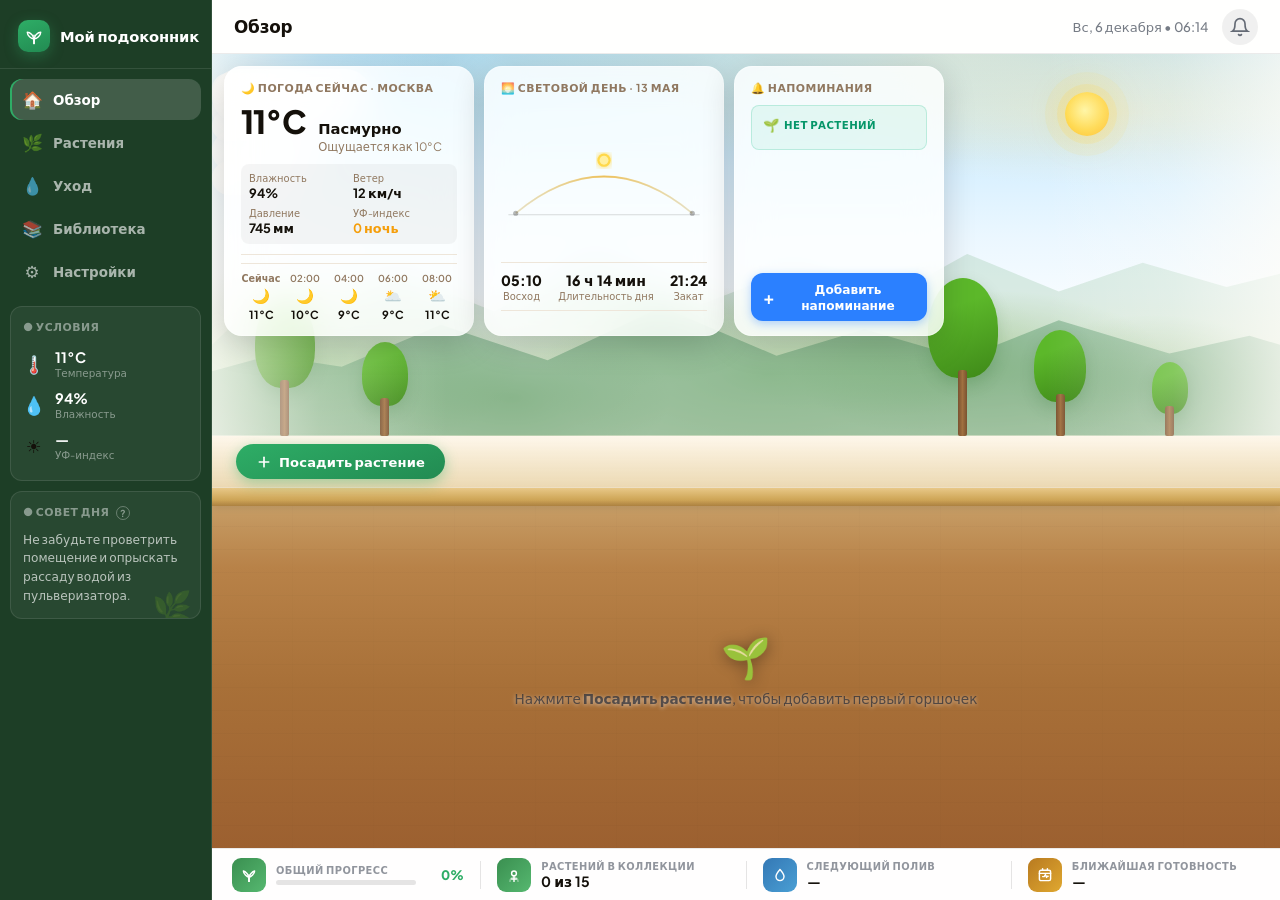
==== app.html @ eb3eb1c6 "Виджет «Индекс роста»: UV + световой день → одно число с прогресс-баром" ====
<!DOCTYPE html>
<html lang="ru">
<head>
  <meta charset="UTF-8">
  <meta name="viewport" content="width=device-width, initial-scale=1.0, maximum-scale=1.0">
  <title>Мой подоконник — Трекер рассады</title>
  <link rel="preconnect" href="https://fonts.googleapis.com">
  <link rel="preconnect" href="https://fonts.gstatic.com" crossorigin>
  <link rel="stylesheet" href="css/style.css">
  <style>
    @keyframes drift {
      from { transform: translateX(-200px); }
      to   { transform: translateX(110vw);  }
    }
    @keyframes sunArc {
      0%   { left: 8%; top: 62%; }
      50%  { left: 50%; top: 18%; }
      100% { left: 88%; top: 62%; }
    }
  </style>
</head>
<body class="app-body">

<!-- ═══════════════════════════════════════════════════════════════
     SIDEBAR
════════════════════════════════════════════════════════════════ -->
<div class="sidebar-overlay" id="sidebarOverlay"></div>
<nav class="sidebar" id="sidebar">

  <div class="sidebar-brand">
    <span class="brand-mark">
      <svg viewBox="0 0 24 24" fill="none" stroke="currentColor" stroke-width="1.8" stroke-linecap="round" stroke-linejoin="round" width="18" height="18">
        <path d="M12 22c0-6 0-9 3-12s6-3 6-3 0 3-3 6-6 3-6 3z"/>
        <path d="M12 22c0-6 0-9-3-12S3 7 3 7s0 3 3 6 6 3 6 3z"/>
        <path d="M12 22V11"/>
      </svg>
    </span>
    <span class="brand-name">Мой&nbsp;подоконник</span>
  </div>

  <div class="sidebar-nav" id="sidebarNav">
    <button class="nav-item active" data-page="overview">
      <span class="nav-icon">🏠</span><span class="nav-label">Обзор</span>
    </button>
    <button class="nav-item" data-page="plants">
      <span class="nav-icon">🌿</span><span class="nav-label">Растения</span>
    </button>
    <button class="nav-item" data-page="care">
      <span class="nav-icon">💧</span><span class="nav-label">Уход</span>
    </button>
    <button class="nav-item" data-page="library">
      <span class="nav-icon">📚</span><span class="nav-label">Библиотека</span>
    </button>
    <button class="nav-item" data-page="settings">
      <span class="nav-icon">⚙️</span><span class="nav-label">Настройки</span>
    </button>
  </div>

  <div class="sidebar-conditions">
    <div class="sidebar-section-title">● Условия</div>
    <div class="condition-row">
      <span class="cond-icon">🌡️</span>
      <div class="cond-info"><div class="cond-val" id="sidebarTemp">11°C</div><div class="cond-lbl">Температура</div></div>
    </div>
    <div class="condition-row">
      <span class="cond-icon">💧</span>
      <div class="cond-info"><div class="cond-val" id="sidebarHumidity">94%</div><div class="cond-lbl">Влажность</div></div>
    </div>
    <div class="condition-row">
      <span class="cond-icon">☀️</span>
      <div class="cond-info"><div class="cond-val" id="sidebarUV">—</div><div class="cond-lbl">УФ-индекс</div></div>
    </div>
  </div>

  <div class="sidebar-tip">
    <div class="sidebar-section-title">● Совет дня <span class="tip-help">?</span></div>
    <p class="sidebar-tip-text" id="sidebarTipText">Не забудьте проветрить помещение и опрыскать рассаду водой из пульверизатора.</p>
    <div class="sidebar-tip-plant" aria-hidden="true">🌿</div>
  </div>

</nav><!-- /.sidebar -->


<!-- ═══════════════════════════════════════════════════════════════
     MAIN CONTENT
════════════════════════════════════════════════════════════════ -->
<div class="app-content">

  <!-- App header -->
  <header class="app-header">
    <div class="header-left">
      <h1 class="header-title" id="headerPageTitle">Обзор</h1>
    </div>
    <div class="header-right">
      <div class="header-datetime" id="headerDateTime"></div>
      <button class="hamburger-btn" id="hamburgerBtn" aria-label="Меню">☰</button>
      <button class="notif-btn" id="notifBtn" aria-label="Уведомления">
        <svg width="20" height="20" viewBox="0 0 24 24" fill="none" stroke="currentColor" stroke-width="2" stroke-linecap="round">
          <path d="M18 8A6 6 0 0 0 6 8c0 7-3 9-3 9h18s-3-2-3-9"/>
          <path d="M13.73 21a2 2 0 0 1-3.46 0"/>
        </svg>
        <span class="notif-badge hidden" id="notifBadge">0</span>
      </button>
    </div>
  </header>

  <!-- ── PAGE: OVERVIEW ─────────────────────────────────────────── -->
  <div class="page active" id="pageOverview">

    <!-- Sky backdrop -->
    <div class="sky-bg" id="skyBg">
      <div class="sky-scene-inner" id="skyScene">
        <!-- Distant hills — soft daytime, seen through window -->
        <svg class="mountains-layer" viewBox="0 0 1400 200" preserveAspectRatio="none" xmlns="http://www.w3.org/2000/svg">
          <!-- Far hills (misty, light) -->
          <path d="M0,200 L0,118 L55,82 L130,104 L240,52 L370,88 L500,38 L640,82 L760,50 L880,78 L990,36 L1110,70 L1220,44 L1330,66 L1400,54 L1400,200 Z"
                fill="rgba(140,190,155,0.28)"/>
          <!-- Near hills (more defined) -->
          <path d="M0,200 L0,142 L75,128 L170,138 L300,100 L440,132 L590,84 L740,128 L855,104 L985,130 L1110,96 L1255,126 L1360,110 L1400,118 L1400,200 Z"
                fill="rgba(80,145,100,0.42)"/>
        </svg>
        <div class="sun-anim" id="sunAnim"></div>
      </div>

      <!-- Top info panels row -->
      <div class="overview-panels">

        <!-- Weather panel -->
        <div class="glass-panel weather-panel">
          <div class="panel-eyebrow" id="weatherEyebrow">🌙 Погода сейчас · Москва</div>
          <div class="weather-main">
            <div class="weather-temp" id="weatherTemp">11°C</div>
            <div class="weather-desc-col">
              <div class="weather-desc" id="weatherDesc">Пасмурно</div>
              <div class="weather-feels" id="weatherFeels">Ощущается как 10°C</div>
            </div>
          </div>
          <div class="weather-stats">
            <div class="wstat"><div class="wstat-lbl">Влажность</div><div class="wstat-val" id="weatherHumidity">94%</div></div>
            <div class="wstat"><div class="wstat-lbl">Ветер</div><div class="wstat-val" id="weatherWind">12 км/ч</div></div>
            <div class="wstat"><div class="wstat-lbl">Давление</div><div class="wstat-val" id="weatherPressure">745 мм</div></div>
            <div class="wstat uv"><div class="wstat-lbl">УФ-индекс</div><div class="wstat-val uv-val" id="weatherUV">0 ночь</div></div>
          </div>
          <div class="weather-weekly" id="weatherWeekly"></div>
          <div class="weather-hourly" id="weatherHourly">
            <div class="hourly-item"><div class="hr-time">Сейчас</div><div class="hr-icon">🌙</div><div class="hr-temp">11°C</div></div>
            <div class="hourly-item"><div class="hr-time">02:00</div><div class="hr-icon">🌙</div><div class="hr-temp">10°C</div></div>
            <div class="hourly-item"><div class="hr-time">04:00</div><div class="hr-icon">🌙</div><div class="hr-temp">9°C</div></div>
            <div class="hourly-item"><div class="hr-time">06:00</div><div class="hr-icon">🌥️</div><div class="hr-temp">9°C</div></div>
            <div class="hourly-item"><div class="hr-time">08:00</div><div class="hr-icon">⛅</div><div class="hr-temp">11°C</div></div>
          </div>
        </div>

        <!-- Daylight panel -->
        <div class="glass-panel daylight-panel">
          <div class="panel-eyebrow" id="daylightEyebrow">🌅 Световой день · 13 мая</div>
          <div class="daylight-arc-wrap">
            <svg class="arc-svg" viewBox="0 0 280 100" fill="none" xmlns="http://www.w3.org/2000/svg">
              <defs>
                <linearGradient id="arcGrad" x1="0" y1="0" x2="1" y2="0">
                  <stop offset="0%" stop-color="#F5C842" stop-opacity="0.20"/>
                  <stop offset="50%" stop-color="#F5A800" stop-opacity="0.60"/>
                  <stop offset="100%" stop-color="#F5C842" stop-opacity="0.20"/>
                </linearGradient>
                <filter id="glow"><feGaussianBlur stdDeviation="3.5" result="blur"/><feMerge><feMergeNode in="blur"/><feMergeNode in="SourceGraphic"/></feMerge></filter>
                <filter id="sunGlowF"><feGaussianBlur stdDeviation="4" result="blur"/><feMerge><feMergeNode in="blur"/><feMergeNode in="SourceGraphic"/></feMerge></filter>
              </defs>
              <!-- arc track -->
              <path d="M 20 90 Q 140 -10 260 90" stroke="rgba(0,0,0,0.10)" stroke-width="2" fill="none"/>
              <!-- arc (sun path) -->
              <path d="M 20 90 Q 140 -10 260 90" stroke="url(#arcGrad)" stroke-width="2.5" fill="none"/>
              <!-- sun dot — at midday position -->
              <circle cx="140" cy="18" r="9" fill="#FFD84A" filter="url(#sunGlowF)"/>
              <circle cx="140" cy="18" r="6" fill="#FFF0A0"/>
              <!-- ground line -->
              <line x1="10" y1="92" x2="270" y2="92" stroke="rgba(0,0,0,0.14)" stroke-width="1.5"/>
              <!-- horizon marks -->
              <circle cx="20" cy="90" r="3.5" fill="rgba(0,0,0,0.28)"/>
              <circle cx="260" cy="90" r="3.5" fill="rgba(0,0,0,0.28)"/>
            </svg>
          </div>
          <div class="daylight-times">
            <div class="dl-time"><div class="dl-val" id="daylightSunrise">05:10</div><div class="dl-lbl">Восход</div></div>
            <div class="dl-time center"><div class="dl-val" id="daylightDuration">16 ч 14 мин</div><div class="dl-lbl">Длительность дня</div></div>
            <div class="dl-time"><div class="dl-val" id="daylightSunset">21:24</div><div class="dl-lbl">Закат</div></div>
          </div>
          <div class="growth-index" id="growthIndex"></div>
        </div>

        <!-- Reminders panel -->
        <div class="glass-panel reminders-panel">
          <div class="panel-eyebrow">🔔 Напоминания</div>
          <div class="reminders-list" id="remindersList">
            <!-- filled by JS -->
          </div>
          <button class="btn-add-reminder" id="addReminderBtn">
            <span>+</span> Добавить напоминание
          </button>
        </div>

      </div><!-- /.overview-panels -->
    </div><!-- /.sky-bg -->

    <!-- Windowsill action bar -->
    <div class="plants-row-header">
      <button class="btn-add-plant" id="addPlantBtnHeader">
        <svg fill="none" stroke="currentColor" stroke-width="2.5" stroke-linecap="round" viewBox="0 0 24 24">
          <line x1="12" y1="5" x2="12" y2="19"/><line x1="5" y1="12" x2="19" y2="12"/>
        </svg>
        Посадить растение
      </button>
    </div>

    <!-- Plants section (soil cross-section) -->
    <div class="plants-section">
      <div class="soil-surface"></div>
      <div class="soil-plants-row" id="soilPlantsRow">
        <!-- plant slots injected by JS -->
      </div>
      <!-- Empty hint -->
      <div class="empty-hint" id="emptyHint">
        <div class="empty-hint-inner">
          <span class="empty-icon">🌱</span>
          <p>Нажмите <strong>Посадить растение</strong>, чтобы добавить первый горшочек</p>
        </div>
      </div>
    </div>

    <!-- Stats bar -->
    <div class="stats-bar">
      <div class="stat-item">
        <span class="stat-icon stat-icon--green">
          <svg viewBox="0 0 20 20" fill="none" stroke="currentColor" stroke-width="1.8" stroke-linecap="round" stroke-linejoin="round" width="16" height="16">
            <path d="M10 18c0-5 0-7.5 2.5-10S17 5 17 5s0 2.5-2.5 5S10 13 10 13z"/>
            <path d="M10 18c0-5 0-7.5-2.5-10S3 5 3 5s0 2.5 2.5 5S10 13 10 13z"/>
            <path d="M10 18V10"/>
          </svg>
        </span>
        <div class="stat-body">
          <div class="stat-label">Общий прогресс</div>
          <div class="stat-progress"><div class="stat-progress-fill" id="progressFill" style="width:0%"></div></div>
        </div>
        <span class="stat-pct" id="progressPct">0%</span>
      </div>
      <div class="stat-divider"></div>
      <div class="stat-item">
        <span class="stat-icon stat-icon--green">
          <svg viewBox="0 0 20 20" fill="none" stroke="currentColor" stroke-width="1.8" stroke-linecap="round" stroke-linejoin="round" width="16" height="16">
            <circle cx="10" cy="8" r="3"/>
            <path d="M10 11v7"/>
            <path d="M7 15h6"/>
            <path d="M5 18c0-3 2-5 5-5s5 2 5 5" opacity="0.4"/>
          </svg>
        </span>
        <div class="stat-body">
          <div class="stat-label">Растений в коллекции</div>
          <div class="stat-value" id="statPlantCount">0</div>
        </div>
      </div>
      <div class="stat-divider"></div>
      <div class="stat-item">
        <span class="stat-icon stat-icon--blue">
          <svg viewBox="0 0 20 20" fill="none" stroke="currentColor" stroke-width="1.8" stroke-linecap="round" stroke-linejoin="round" width="16" height="16">
            <path d="M10 3C10 3 5 8.5 5 12a5 5 0 0 0 10 0c0-3.5-5-9-5-9z"/>
          </svg>
        </span>
        <div class="stat-body">
          <div class="stat-label">Следующий полив</div>
          <div class="stat-value" id="statNextWater">—</div>
        </div>
      </div>
      <div class="stat-divider"></div>
      <div class="stat-item">
        <span class="stat-icon stat-icon--amber">
          <svg viewBox="0 0 20 20" fill="none" stroke="currentColor" stroke-width="1.8" stroke-linecap="round" stroke-linejoin="round" width="16" height="16">
            <rect x="3" y="4" width="14" height="13" rx="2"/>
            <path d="M3 8h14"/>
            <path d="M7 2v2M13 2v2"/>
            <path d="M7 12h2l1.5-2.5L12 13l1-1.5h1"/>
          </svg>
        </span>
        <div class="stat-body">
          <div class="stat-label">Ближайшая готовность</div>
          <div class="stat-value" id="statNearestHarvest">—</div>
        </div>
      </div>
    </div>

  </div><!-- /#pageOverview -->


  <!-- ── PAGE: PLANTS GLOSSARY ─────────────────────────────────── -->
  <div class="page hidden" id="pagePlants">

    <div class="page-topbar">
      <div class="plant-filter-row" id="plantFilterRow">
        <button class="filter-chip active" data-filter="all">Все</button>
      </div>
    </div>

    <div class="glossary-content" id="glossaryContent">
      <!-- rendered by JS -->
    </div>

  </div><!-- /#pagePlants -->


  <!-- ── PAGE: CARE ─────────────────────────────────────────────── -->
  <div class="page hidden" id="pageCare">
    <div class="page-topbar">
      <h2 class="page-title">Уход</h2>
    </div>
    <div class="care-content" id="careContent">
      <!-- rendered by JS -->
    </div>
  </div>


  <!-- ── PAGE: LIBRARY ─────────────────────────────────────────── -->
  <div class="page hidden" id="pageLibrary">
    <div class="page-topbar">
      <h2 class="page-title">Библиотека</h2>
    </div>
    <div class="library-content">
      <div class="library-coming-soon">
        <span>📚</span>
        <p>Библиотека статей скоро появится</p>
      </div>
    </div>
  </div>


  <!-- ── PAGE: SETTINGS ────────────────────────────────────────── -->
  <div class="page hidden" id="pageSettings">
    <div class="page-topbar">
      <h2 class="page-title">Настройки</h2>
    </div>
    <div class="settings-content">
      <div class="settings-group-label">Данные</div>
      <div class="settings-section">
        <div class="settings-item">
          <div class="settings-item-left">
            <div class="settings-item-title">Экспорт данных</div>
            <div class="settings-item-sub">Скачать все растения и напоминания как JSON</div>
          </div>
          <button class="settings-btn" id="exportBtn">Скачать JSON</button>
        </div>
        <div class="settings-item">
          <div class="settings-item-left">
            <div class="settings-item-title">Сбросить данные</div>
            <div class="settings-item-sub">Удалить все растения и напоминания</div>
          </div>
          <button class="settings-btn danger" id="resetBtn">Очистить</button>
        </div>
      </div>
    </div>
  </div>

</div><!-- /.app-content -->

<!-- ═══════════════════════════════════════════════════════════════
     MOBILE BOTTOM NAV
════════════════════════════════════════════════════════════════ -->
<nav class="mobile-bottom-nav" id="mobileBottomNav">
  <button class="mobile-nav-item active" data-page="overview"><span>🏠</span><span class="mobile-nav-label">Обзор</span></button>
  <button class="mobile-nav-item" data-page="plants"><span>🌿</span><span class="mobile-nav-label">Растения</span></button>
  <button class="mobile-nav-item" data-page="care"><span>💧</span><span class="mobile-nav-label">Уход</span></button>
  <button class="mobile-nav-item" data-page="settings"><span>⚙️</span><span class="mobile-nav-label">Ещё</span></button>
</nav>


<!-- ═══════════════════════════════════════════════════════════════
     DETAIL OVERLAY
════════════════════════════════════════════════════════════════ -->
<div class="detail-overlay hidden" id="detailOverlay">

  <div class="detail-sheet" id="detailSheet">

    <!-- Top navigation bar -->
    <div class="detail-topbar">
      <button class="back-btn" id="backBtn">
        <span class="back-arrow">←</span> Обзор
      </button>
      <button class="delete-btn" id="deleteBtnTop">Удалить</button>
    </div>

    <!-- Hero -->
    <div class="detail-hero">
      <div class="hero-pot-area" id="heroPot"></div>
      <div class="hero-info">
        <span class="hero-variety-tag" id="heroVarietyTag"></span>
        <h2 class="hero-title" id="heroTitle"></h2>
        <p class="hero-meta" id="heroMeta"></p>
        <div class="hero-days" id="heroDays"></div>
      </div>
    </div>

    <!-- Scrollable body -->
    <div class="detail-body" id="detailBody">

      <div class="section-label">Этапы роста</div>
      <div class="stages-bar" id="stagesBar"></div>

      <div class="tip-card" id="tipCard"></div>

      <div class="section-label">Полив</div>
      <div class="water-widget" id="waterWidget"></div>

      <div class="section-label">Освещение</div>
      <div class="card" id="lightCard"></div>

      <div id="coverSection"></div>

      <div class="section-label">Полив — подробнее</div>
      <div class="card" id="waterAdviceCard"></div>

      <div class="section-label">Сорт</div>
      <div class="card" id="varietyCard"></div>

      <div id="waterHistoryCard"></div>

      <div id="actionArea"></div>

      <button class="btn-delete-plant" id="deleteBtnBottom">🗑 Удалить этот горшочек</button>

    </div>
  </div>
</div><!-- /.detail-overlay -->


<!-- ═══════════════════════════════════════════════════════════════
     NOTIFICATION PANEL
════════════════════════════════════════════════════════════════ -->
<div class="notif-backdrop hidden" id="notifBackdrop"></div>
<div class="notif-panel hidden" id="notifPanel">
  <div class="notif-panel-header">
    <h3>Уведомления</h3>
    <button class="notif-close-btn" id="notifCloseBtn">✕</button>
  </div>
  <div class="notif-panel-body" id="notifPanelBody">
    <!-- filled by JS -->
  </div>
</div>


<!-- ═══════════════════════════════════════════════════════════════
     ADD MODAL — Bottom sheet
════════════════════════════════════════════════════════════════ -->
<div class="modal-overlay" id="addModalOverlay">
  <div class="modal-sheet">

    <div class="modal-handle" aria-hidden="true"></div>

    <div class="modal-header">
      <h3 class="modal-title">Новый горшочек 🪴</h3>
      <button class="modal-close" id="modalCloseBtn" aria-label="Закрыть">✕</button>
    </div>

    <div class="modal-body">

      <div id="modalStep1">
        <div class="step-indicator">
          <div class="step-dot active"></div>
          <div class="step-dot"></div>
          <span class="step-text">Шаг 1 из 2 — Выберите культуру</span>
        </div>
        <div class="plant-type-grid" id="plantTypeGrid"></div>
      </div>

      <div id="modalStep2" class="hidden">
        <button class="modal-back-btn" id="modalBackBtn">← Назад</button>
        <div class="step-indicator">
          <div class="step-dot done"></div>
          <div class="step-dot active"></div>
          <span class="step-text" id="step2TypeName">Шаг 2 из 2</span>
        </div>

        <div class="variety-list" id="varietyList"></div>

        <div class="form-group">
          <label class="form-label" for="fDate">Дата посева</label>
          <input class="form-input" type="date" id="fDate">
        </div>

        <button class="btn-primary" id="confirmBtn" disabled>Посадить! 🌱</button>
      </div>

    </div><!-- /.modal-body -->
  </div><!-- /.modal-sheet -->
</div><!-- /#addModalOverlay -->


<script src="js/icons.js"></script>
<script src="js/database.js"></script>
<script src="js/app.js"></script>
</body>
</html>
---- css/style.css ----
/* ═══════════════════════════════════════════════════════════════════════════
   РАССАДА v3 — Premium Design System
   Layout: Sidebar + Content · Glassmorphism · Rich Sky · Soil Cross-section
════════════════════════════════════════════════════════════════════════════ */

@import url('https://fonts.googleapis.com/css2?family=Plus+Jakarta+Sans:wght@400;500;600;700;800&display=swap');

/* ── Reset ─────────────────────────────────────────────────────────────────── */
*, *::before, *::after { margin: 0; padding: 0; box-sizing: border-box; }

:root {
  /* Sidebar */
  --sb-bg:         rgba(22, 56, 32, 0.97);
  --sb-w:          212px;
  --sb-item-hover: rgba(255,255,255,0.08);
  --sb-item-act:   rgba(255,255,255,0.16);
  --sb-border:     rgba(255,255,255,0.10);

  /* Sky */
  --sky-top:       #0A2A6E;
  --sky-mid:       #1560C0;
  --sky-lo:        #4CA8E8;
  --sky-haze:      #90D0F8;
  --sky-grass:     #98D850;
  --sky-land:      #50A820;

  /* Soil */
  --soil-top:      #3A1A06;
  --soil-mid:      #2A1004;
  --soil-dark:     #1A0802;

  /* Greens */
  --green-deep:    #145A36;
  --green-dk:      #1A6B40;
  --green-md:      #228B52;
  --green-lt:      #2EAD66;
  --green-mint:    #52C885;
  --green-pale:    #C8EDD8;

  /* Accents */
  --blue-accent:   #2B80FF;
  --orange-accent: #FF8C00;

  /* Neutrals */
  --cream:         #FAF6F0;
  --parchment:     #F3EDE2;
  --card-bg:       #FFFFFF;
  --text-main:     #14100A;
  --text-sub:      #52422C;
  --text-muted:    #907860;
  --border:        #E4D8C8;
  --border-lt:     #EEE6DA;

  /* Glass */
  --glass-white:   rgba(255,255,255,0.82);
  --glass-border:  rgba(255,255,255,0.35);
  --glass-shadow:  0 8px 32px rgba(0,0,0,0.18);

  /* Shadows */
  --shadow-xs:     0 1px 4px rgba(0,0,0,0.07);
  --shadow-sm:     0 2px 12px rgba(0,0,0,0.09);
  --shadow-md:     0 6px 28px rgba(0,0,0,0.12);
  --shadow-lg:     0 16px 54px rgba(0,0,0,0.18);
  --shadow-green:  0 4px 18px rgba(34,139,82,0.32);

  /* Shape */
  --r-xs:  8px;
  --r-sm:  12px;
  --r-md:  18px;
  --r-lg:  24px;
  --r-xl:  32px;
  --r-pill:999px;

  --font: 'Plus Jakarta Sans', 'Segoe UI', system-ui, sans-serif;
  --ease: cubic-bezier(0.4, 0, 0.2, 1);
}

html, body {
  height: 100%;
  overflow: hidden;
  font-family: var(--font);
  color: var(--text-main);
  -webkit-font-smoothing: antialiased;
  text-rendering: optimizeLegibility;
}

button { cursor: pointer; font-family: var(--font); }

/* ═══════════════════════════════════════════════════════════════════════════
   APP SHELL
════════════════════════════════════════════════════════════════════════════ */
.app-body {
  display: flex;
  height: 100%;
  overflow: hidden;
  background: #F2EDE0;
}

/* ═══════════════════════════════════════════════════════════════════════════
   SIDEBAR
════════════════════════════════════════════════════════════════════════════ */
.sidebar {
  width: var(--sb-w);
  height: 100%;
  background: var(--sb-bg);
  backdrop-filter: blur(24px) saturate(1.4);
  -webkit-backdrop-filter: blur(24px) saturate(1.4);
  border-right: 1px solid var(--sb-border);
  display: flex;
  flex-direction: column;
  flex-shrink: 0;
  overflow: hidden;
  z-index: 20;
}

/* Brand */
.sidebar-brand {
  display: flex;
  align-items: center;
  gap: 10px;
  padding: 20px 18px 16px;
  border-bottom: 1px solid var(--sb-border);
}
.brand-mark {
  width: 32px; height: 32px;
  border-radius: 10px;
  background: linear-gradient(160deg, var(--green-lt), var(--green-md));
  display: flex; align-items: center; justify-content: center;
  color: #fff;
  flex-shrink: 0;
  box-shadow: 0 4px 14px rgba(46,173,102,0.35);
}
.brand-name {
  font-size: 0.92rem;
  font-weight: 800;
  color: #fff;
  letter-spacing: -0.01em;
}

/* Nav items */
.sidebar-nav {
  padding: 10px 10px 0;
  display: flex;
  flex-direction: column;
  gap: 2px;
}
.nav-item {
  display: flex;
  align-items: center;
  gap: 11px;
  width: 100%;
  padding: 10px 12px;
  border-radius: var(--r-sm);
  border: none;
  background: none;
  color: rgba(255,255,255,0.62);
  font-size: 0.85rem;
  font-weight: 600;
  text-align: left;
  transition: all 0.18s var(--ease);
}
.nav-item:hover {
  background: var(--sb-item-hover);
  color: rgba(255,255,255,0.88);
}
.nav-item.active {
  background: var(--sb-item-act);
  color: #fff;
  box-shadow: inset 2px 0 0 var(--green-lt);
}
.nav-icon { font-size: 1.05rem; width: 20px; text-align: center; }
.nav-label { font-size: 0.84rem; }

/* Conditions block */
.sidebar-conditions {
  margin: 14px 10px 0;
  padding: 13px 12px;
  background: rgba(255,255,255,0.05);
  border: 1px solid var(--sb-border);
  border-radius: var(--r-sm);
}
.sidebar-section-title {
  font-size: 0.68rem;
  font-weight: 700;
  letter-spacing: 0.04em;
  color: rgba(255,255,255,0.45);
  text-transform: uppercase;
  margin-bottom: 10px;
}
.condition-row {
  display: flex;
  align-items: center;
  gap: 10px;
  padding: 6px 0;
}
.cond-icon { font-size: 1.1rem; width: 22px; text-align: center; }
.cond-val { font-size: 0.9rem; font-weight: 700; color: #fff; line-height: 1.1; }
.cond-lbl { font-size: 0.65rem; color: rgba(255,255,255,0.45); }

/* Tip block */
.sidebar-tip {
  margin: 10px 10px 14px;
  padding: 13px 12px;
  background: rgba(255,255,255,0.05);
  border: 1px solid var(--sb-border);
  border-radius: var(--r-sm);
  position: relative;
  overflow: hidden;
  flex-shrink: 0;
}
.tip-help {
  display: inline-flex; align-items: center; justify-content: center;
  width: 14px; height: 14px;
  border: 1px solid rgba(255,255,255,0.3);
  border-radius: 50%;
  font-size: 0.6rem;
  color: rgba(255,255,255,0.45);
  margin-left: 4px;
  vertical-align: middle;
}
.sidebar-tip-text {
  font-size: 0.76rem;
  color: rgba(255,255,255,0.68);
  line-height: 1.55;
  margin-top: 8px;
}
.sidebar-tip-plant {
  position: absolute;
  bottom: -4px;
  right: 8px;
  font-size: 2rem;
  opacity: 0.25;
  line-height: 1;
}

/* ═══════════════════════════════════════════════════════════════════════════
   APP CONTENT
════════════════════════════════════════════════════════════════════════════ */
.app-content {
  flex: 1;
  display: flex;
  flex-direction: column;
  overflow: hidden;
  min-width: 0;
}

/* ── Header ───────────────────────────────────────────────────────────────── */
.app-header {
  display: flex;
  align-items: center;
  justify-content: space-between;
  padding: 0 22px;
  height: 54px;
  flex-shrink: 0;
  background: rgba(255,255,255,0.97);
  backdrop-filter: blur(16px);
  -webkit-backdrop-filter: blur(16px);
  border-bottom: 1px solid rgba(0,0,0,0.08);
  z-index: 15;
}
.header-left { display: flex; align-items: center; }
.header-title {
  font-size: 1.05rem;
  font-weight: 700;
  color: var(--text-main);
  letter-spacing: -0.01em;
}
.header-right { display: flex; align-items: center; gap: 14px; }
.header-datetime {
  font-size: 0.82rem;
  font-weight: 500;
  color: rgba(26,36,52,0.60);
}
.notif-btn {
  position: relative;
  width: 36px; height: 36px;
  border-radius: 50%;
  border: none;
  background: rgba(0,0,0,0.06);
  color: rgba(26,36,52,0.65);
  display: flex; align-items: center; justify-content: center;
  transition: all 0.18s;
}
.notif-btn:hover { background: rgba(0,0,0,0.10); color: var(--text-main); }
.notif-badge {
  position: absolute;
  top: -2px; right: -2px;
  min-width: 18px; height: 18px;
  background: #EF4444;
  color: #fff;
  font-size: 0.62rem;
  font-weight: 800;
  border-radius: var(--r-pill);
  display: flex; align-items: center; justify-content: center;
  border: 2px solid #fff;
  padding: 0 3px;
}

/* ── Pages ────────────────────────────────────────────────────────────────── */
.page {
  flex: 1;
  display: flex;
  flex-direction: column;
  overflow: hidden;
  min-height: 0;
}
.page.hidden { display: none !important; }
.hidden { display: none !important; }

/* ═══════════════════════════════════════════════════════════════════════════
   OVERVIEW PAGE
════════════════════════════════════════════════════════════════════════════ */

/* Sky background */
.sky-bg {
  flex: 1;
  position: relative;
  overflow: hidden;
  min-height: 0;
}
.sky-scene-inner {
  position: absolute;
  inset: 0;
  background:
    /* Bokeh foliage blobs — soft out-of-focus garden */
    radial-gradient(ellipse 28% 38% at 10% 80%, rgba(100,165,70,0.42) 0%, transparent 68%),
    radial-gradient(ellipse 22% 28% at 28% 90%, rgba(80,145,55,0.35) 0%, transparent 68%),
    radial-gradient(ellipse 32% 34% at 52% 84%, rgba(110,170,75,0.32) 0%, transparent 68%),
    radial-gradient(ellipse 26% 30% at 72% 82%, rgba(95,155,65,0.38) 0%, transparent 68%),
    radial-gradient(ellipse 20% 26% at 88% 86%, rgba(85,145,60,0.30) 0%, transparent 68%),
    radial-gradient(ellipse 18% 22% at 40% 72%, rgba(130,190,90,0.28) 0%, transparent 68%),
    radial-gradient(ellipse 24% 28% at 62% 76%, rgba(140,195,95,0.25) 0%, transparent 68%),
    /* Warm sunlight diffusion */
    radial-gradient(ellipse 80% 40% at 70% 0%, rgba(255,240,200,0.50) 0%, transparent 70%),
    radial-gradient(ellipse 50% 30% at 85% 15%, rgba(255,220,150,0.30) 0%, transparent 65%),
    /* Sky gradient — bright daytime */
    linear-gradient(180deg,
      #A8D8F0 0%,
      #C4E8F8 15%,
      #D8F0FF 30%,
      #EBF7FF 48%,
      #F5FBFF 62%,
      #FFFBF0 80%,
      #FFF6E4 100%);
  overflow: hidden;
}

/* Curtain overlay — sheer white panels on sides of window */
.sky-bg::before {
  content: '';
  position: absolute;
  top: 0; left: 0; bottom: 0; right: 0;
  background:
    linear-gradient(90deg, rgba(255,253,248,0.72) 0%, rgba(255,253,248,0.25) 10%, transparent 22%),
    linear-gradient(-90deg, rgba(255,253,248,0.72) 0%, rgba(255,253,248,0.25) 10%, transparent 22%);
  z-index: 3;
  pointer-events: none;
}

/* Clouds (injected by JS) — white daytime clouds */
.cloud {
  position: absolute;
  border-radius: 999px;
  background: rgba(255,255,255,0.88);
  box-shadow: 0 4px 18px rgba(180,210,240,0.30), inset 0 -2px 8px rgba(200,225,245,0.25);
}
.cloud::before, .cloud::after {
  content: '';
  position: absolute;
  background: inherit;
  border-radius: 50%;
}

/* Sun (daytime) */
.sun-anim {
  position: absolute;
  width: 44px; height: 44px;
  border-radius: 50%;
  background: radial-gradient(circle at 45% 42%, #FFF5A0, #FFD84A 55%, #FFBA20);
  box-shadow:
    0 0 0 8px  rgba(255,210,60,0.18),
    0 0 0 20px rgba(255,210,60,0.09),
    0 0 36px   rgba(255,200,40,0.28);
  animation: sunGlow 6s ease-in-out infinite;
  top: 10%; right: 16%;
}
@keyframes sunGlow {
  0%,100% { box-shadow: 0 0 0 8px rgba(255,210,60,0.18),0 0 0 20px rgba(255,210,60,0.09),0 0 36px rgba(255,200,40,0.28); }
  50%      { box-shadow: 0 0 0 12px rgba(255,210,60,0.22),0 0 0 28px rgba(255,210,60,0.11),0 0 52px rgba(255,200,40,0.35); }
}

/* Moon (nighttime) — keep for possible toggle */
.moon-anim {
  display: none;
}

/* SVG mountain silhouettes */
.mountains-layer {
  position: absolute;
  bottom: 0;
  left: 0;
  width: 100%;
  height: 58%;
  pointer-events: none;
  z-index: 1;
}

/* Trees (injected by JS) — daytime, bright green */
.tree { position: absolute; bottom: 0; z-index: 2; }
.tree-trunk {
  width: 9px; height: 36px;
  background: linear-gradient(90deg, #7A5230, #A07040, #7A5230);
  margin: 0 auto;
  border-radius: 3px 3px 2px 2px;
}
.tree-crown {
  border-radius: 50% 50% 42% 42%;
  background: linear-gradient(160deg, #5CB82A 30%, #3E8818);
  margin: 0 auto;
  margin-bottom: -8px;
  box-shadow: 0 6px 16px rgba(0,80,0,0.15);
}

/* ── Overview panels row ──────────────────────────────────────────────────── */
.overview-panels {
  position: absolute;
  top: 12px; left: 12px; right: 12px;
  display: grid;
  grid-template-columns: 250px 240px 210px;
  gap: 10px;
  z-index: 5;
}

/* Glass panels */
.glass-panel {
  background: var(--glass-white);
  backdrop-filter: blur(18px) saturate(1.5);
  -webkit-backdrop-filter: blur(18px) saturate(1.5);
  border: 1px solid var(--glass-border);
  border-radius: var(--r-md);
  box-shadow: var(--glass-shadow);
  padding: 14px 16px;
  overflow: hidden;
}
.panel-eyebrow {
  font-size: 0.68rem;
  font-weight: 700;
  letter-spacing: 0.04em;
  color: var(--text-muted);
  text-transform: uppercase;
  margin-bottom: 10px;
}

/* Weather panel */
.weather-main { display: flex; align-items: baseline; gap: 12px; margin-bottom: 10px; }
.weather-temp { font-size: 2rem; font-weight: 800; color: var(--text-main); letter-spacing: -0.03em; line-height: 1; }
.weather-desc { font-size: 0.92rem; font-weight: 700; color: var(--text-main); }
.weather-feels { font-size: 0.72rem; color: var(--text-muted); margin-top: 2px; }
.weather-stats {
  display: grid; grid-template-columns: 1fr 1fr;
  gap: 6px 8px;
  margin-bottom: 10px;
  padding: 8px;
  background: rgba(0,0,0,0.04);
  border-radius: var(--r-xs);
}
.wstat-lbl { font-size: 0.62rem; color: var(--text-muted); margin-bottom: 1px; }
.wstat-val { font-size: 0.80rem; font-weight: 700; color: var(--text-main); }
.wstat.uv .wstat-val { color: #F59E0B; }
.weather-hourly {
  display: flex;
  gap: 4px;
  padding-top: 8px;
  border-top: 1px solid var(--border-lt);
}
.hourly-item { flex: 1; text-align: center; }
.hr-time { font-size: 0.60rem; color: var(--text-muted); font-weight: 600; }
.hr-icon { font-size: 0.9rem; line-height: 1.6; }
.hr-temp { font-size: 0.70rem; font-weight: 700; color: var(--text-main); }

/* Weekly forecast strip */
.weather-weekly {
  display: flex;
  gap: 2px;
  padding-top: 8px;
  margin-top: 8px;
  border-top: 1px solid var(--border-lt);
}
.wk-day {
  flex: 1;
  display: flex;
  flex-direction: column;
  align-items: center;
  gap: 1px;
  padding: 4px 2px;
  border-radius: 5px;
}
.wk-today { background: rgba(46,173,102,0.12); }
.wk-name { font-size: 0.57rem; font-weight: 700; color: var(--text-muted); text-transform: uppercase; }
.wk-today .wk-name { color: var(--green-lt); }
.wk-icon { font-size: 0.88rem; line-height: 1.4; }
.wk-max { font-size: 0.67rem; font-weight: 700; color: var(--text-main); }
.wk-min { font-size: 0.60rem; color: var(--text-muted); }

/* Daylight panel */
.daylight-panel { display: flex; flex-direction: column; }
.daylight-arc-wrap { flex: 1; display: flex; align-items: center; justify-content: center; padding: 4px 0; }
.arc-svg { width: 100%; max-width: 280px; }
.daylight-times {
  display: flex;
  justify-content: space-between;
  align-items: center;
  padding-top: 8px;
  border-top: 1px solid var(--border-lt);
}
.dl-time { text-align: center; }
.dl-time.center { flex: 1; }
.dl-val { font-size: 0.88rem; font-weight: 800; color: var(--text-main); }
.dl-lbl { font-size: 0.62rem; color: var(--text-muted); margin-top: 1px; }

/* Growth index */
.growth-index { padding-top: 10px; margin-top: 8px; border-top: 1px solid var(--border-lt); }
.gi-header { display: flex; align-items: baseline; justify-content: space-between; margin-bottom: 5px; }
.gi-label { font-size: 0.62rem; font-weight: 700; color: var(--text-muted); }
.gi-score { font-size: 1.5rem; font-weight: 800; color: var(--text-main); line-height: 1; }
.gi-bar-wrap { height: 5px; background: rgba(0,0,0,0.08); border-radius: 3px; margin-bottom: 5px; overflow: hidden; }
.gi-bar { height: 100%; border-radius: 3px; transition: width 0.6s ease; }
.gi-desc { font-size: 0.62rem; color: var(--text-muted); }

/* Reminders panel */
.reminders-panel { display: flex; flex-direction: column; }
.reminders-list { flex: 1; display: flex; flex-direction: column; gap: 6px; margin-bottom: 10px; }
.reminder-item {
  display: flex;
  align-items: center;
  gap: 10px;
  padding: 7px 10px;
  background: rgba(0,0,0,0.04);
  border-radius: var(--r-xs);
  border-left: 3px solid transparent;
  transition: all 0.18s;
}
.reminder-item.urgent { border-left-color: #EF4444; }
.reminder-item.soon   { border-left-color: #F59E0B; }
.reminder-item.ok     { border-left-color: #10B981; }
.reminder-icon { font-size: 0.95rem; }
.reminder-body { flex: 1; min-width: 0; }
.reminder-title { font-size: 0.76rem; font-weight: 700; color: var(--text-main); white-space: nowrap; overflow: hidden; text-overflow: ellipsis; }
.reminder-time { font-size: 0.65rem; color: var(--text-muted); }
.reminder-done {
  width: 18px; height: 18px;
  border-radius: 50%;
  border: 2px solid var(--border);
  background: none;
  flex-shrink: 0;
  transition: all 0.18s;
}
.reminder-done.checked { background: var(--green-lt); border-color: var(--green-lt); }

/* Watering summary widget */
.water-summary {
  border-radius: var(--r-xs);
  padding: 10px 11px;
  margin-bottom: 8px;
}
.water-summary.urgent { background: rgba(239,68,68,0.10); border: 1px solid rgba(239,68,68,0.22); }
.water-summary.warn   { background: rgba(245,158,11,0.10); border: 1px solid rgba(245,158,11,0.22); }
.water-summary.ok     { background: rgba(16,185,129,0.08); border: 1px solid rgba(16,185,129,0.20); }
.ws-header { display: flex; align-items: center; gap: 5px; margin-bottom: 6px; }
.ws-icon   { font-size: 0.82rem; }
.ws-label  { font-size: 0.64rem; font-weight: 800; letter-spacing: 0.04em; text-transform: uppercase; }
.water-summary.urgent .ws-label { color: #EF4444; }
.water-summary.warn   .ws-label { color: #D97706; }
.water-summary.ok     .ws-label { color: #059669; }
.ws-plants { display: flex; flex-direction: column; gap: 3px; margin-bottom: 7px; }
.ws-plant  { display: flex; align-items: flex-start; justify-content: space-between; gap: 6px; }
.ws-plant-name { font-size: 0.73rem; font-weight: 600; color: var(--text-main); min-width: 0; }
.ws-plant-time { font-size: 0.64rem; font-weight: 700; flex-shrink: 0; }
.ws-plant-time.urgent { color: #EF4444; }
.ws-plant-time.warn   { color: #D97706; }
.ws-plant-time.ok     { color: #059669; }
.ws-more { font-size: 0.64rem; color: var(--text-muted); padding-top: 1px; }
.ws-action {
  width: 100%; padding: 6px 10px;
  border-radius: var(--r-xs); border: none;
  background: #EF4444; color: #fff;
  font-size: 0.71rem; font-weight: 700;
  cursor: pointer; transition: background 0.18s;
}
.ws-action:hover { background: #DC2626; }

.btn-add-reminder {
  display: flex; align-items: center; gap: 6px;
  padding: 8px 12px;
  background: var(--blue-accent);
  color: #fff;
  border: none;
  border-radius: var(--r-sm);
  font-size: 0.76rem;
  font-weight: 700;
  transition: all 0.18s;
  box-shadow: 0 3px 10px rgba(43,128,255,0.35);
}
.btn-add-reminder:hover { background: #1A6AFF; transform: translateY(-1px); }
.btn-add-reminder span { font-size: 1.1rem; }

/* ── Plants section (windowsill) ────────────────────────────────────────── */
.plants-section {
  height: 360px;
  flex-shrink: 0;
  position: relative;
  background: linear-gradient(180deg,
    #D4B07A 0%,
    #C49860 8%,
    #B88248 22%,
    #A87038 55%,
    #9C6030 100%);
  overflow: visible;
}

/* Windowsill ledge edge at the top */
.soil-surface {
  position: absolute;
  top: 0; left: 0; right: 0;
  height: 18px;
  background: linear-gradient(180deg, #E8C888 0%, #D0A85A 60%, #C09048);
  border-radius: 0;
  z-index: 1;
  box-shadow: 0 2px 8px rgba(0,0,0,0.12);
}
.soil-surface::after {
  content: '';
  position: absolute;
  bottom: 0; left: 0; right: 0;
  height: 6px;
  background: linear-gradient(180deg, transparent, rgba(0,0,0,0.10));
}

/* Wood grain texture */
.plants-section::before {
  content: '';
  position: absolute;
  inset: 18px 0 0 0;
  background:
    repeating-linear-gradient(0deg,
      transparent,
      transparent 22px,
      rgba(0,0,0,0.018) 22px,
      rgba(0,0,0,0.018) 23px
    ),
    repeating-linear-gradient(90deg,
      transparent,
      transparent 80px,
      rgba(0,0,0,0.012) 80px,
      rgba(0,0,0,0.012) 81px
    );
  pointer-events: none;
}

/* Plants row */
.soil-plants-row {
  position: absolute;
  bottom: 0;
  left: 0; right: 0;
  height: 342px;
  display: flex;
  align-items: stretch;
  gap: 16px;
  padding: 10px 24px 10px;
  overflow-x: auto;
  overflow-y: hidden;
  scrollbar-width: thin;
  scrollbar-color: rgba(255,255,255,0.40) rgba(0,0,0,0.10);
  z-index: 2;
}
.soil-plants-row::-webkit-scrollbar { height: 4px; }
.soil-plants-row::-webkit-scrollbar-thumb { background: rgba(255,255,255,0.40); border-radius: 2px; }

/* Individual plant slot */
.plant-slot {
  display: flex;
  flex-direction: column;
  align-items: center;
  position: relative;
  flex-shrink: 0;
  cursor: pointer;
}

/* Unified plant card: info + pot */
.plant-card {
  width: 172px;
  flex: 1;
  background: rgba(255,255,255,0.93);
  backdrop-filter: blur(14px);
  -webkit-backdrop-filter: blur(14px);
  border: 1px solid rgba(255,255,255,0.65);
  border-radius: 14px;
  padding: 11px 12px 14px;
  box-shadow: 0 4px 20px rgba(0,0,0,0.18);
  pointer-events: none;
  display: flex;
  flex-direction: column;
  align-items: stretch;
  transition: transform 0.28s cubic-bezier(0.34,1.56,0.64,1), box-shadow 0.22s;
}
.plant-slot:hover .plant-card {
  transform: translateY(-8px);
  box-shadow: 0 14px 32px rgba(0,0,0,0.28);
  border-color: rgba(255,255,255,0.9);
}
.pic-header {
  display: flex;
  align-items: center;
  justify-content: space-between;
  margin-bottom: 2px;
}
.pic-name {
  font-size: 0.76rem;
  font-weight: 800;
  color: var(--text-main);
  letter-spacing: -0.01em;
}
.pic-dot {
  width: 8px; height: 8px;
  border-radius: 50%;
  flex-shrink: 0;
}
.pic-dot.ok   { background: #10B981; }
.pic-dot.warn { background: #F59E0B; }
.pic-dot.bad  { background: #EF4444; animation: dotPulse 1.2s ease-in-out infinite; }
.pic-variety {
  font-size: 0.65rem;
  font-weight: 500;
  color: var(--text-muted);
  margin-bottom: 7px;
  white-space: nowrap;
  overflow: hidden;
  text-overflow: ellipsis;
}
.pic-water-bar {
  display: flex;
  align-items: center;
  gap: 6px;
  margin-bottom: 5px;
}
.pic-water-track {
  flex: 1;
  height: 5px;
  background: rgba(0,0,0,0.10);
  border-radius: var(--r-pill);
  overflow: hidden;
}
.pic-water-fill {
  height: 100%;
  border-radius: var(--r-pill);
  transition: width 0.5s var(--ease);
}
.pic-water-fill.ok   { background: #1E88E5; }
.pic-water-fill.warn { background: #FF8C00; }
.pic-water-fill.bad  { background: #D32F2F; }
.pic-wlabel {
  font-size: 0.62rem;
  font-weight: 700;
  color: var(--text-sub);
  flex-shrink: 0;
}
.pic-next {
  font-size: 0.63rem;
  color: var(--text-muted);
  white-space: nowrap;
  overflow: hidden;
  text-overflow: ellipsis;
}
.pic-harvest {
  font-size: 0.63rem;
  color: #b87a20;
  white-space: nowrap;
  overflow: hidden;
  text-overflow: ellipsis;
}
.pic-harvest.ready {
  color: var(--green-lt);
  font-weight: 600;
}

/* Pot zone inside plant card */
.pc-pot-zone {
  flex: 1;
  display: flex;
  justify-content: center;
  align-items: flex-end;
  margin-top: 8px;
  filter: drop-shadow(0 8px 14px rgba(0,0,0,0.20));
}

.plant-slot.dimmed {
  filter: blur(1px) brightness(0.55);
  pointer-events: none;
}

/* Windowsill action bar */
.plants-row-header {
  display: flex;
  align-items: center;
  padding: 8px 24px;
  background: linear-gradient(180deg, rgba(255,248,235,0.96) 0%, rgba(235,215,175,0.92) 100%);
  border-bottom: 1px solid rgba(195,160,95,0.28);
  flex-shrink: 0;
  position: relative;
  z-index: 10;
}
.btn-add-plant {
  display: flex;
  align-items: center;
  gap: 7px;
  padding: 9px 20px;
  background: linear-gradient(160deg, var(--green-lt), var(--green-md));
  border: none;
  border-radius: 22px;
  color: #fff;
  font-size: 0.82rem;
  font-weight: 700;
  cursor: pointer;
  transition: all 0.20s;
  box-shadow: 0 4px 14px rgba(46,173,102,0.40);
  letter-spacing: 0.01em;
}
.btn-add-plant svg { width: 16px; height: 16px; flex-shrink: 0; }
.btn-add-plant:hover {
  background: linear-gradient(160deg, var(--green-md), var(--green-dk));
  box-shadow: 0 6px 20px rgba(46,173,102,0.52);
  transform: translateY(-2px);
}

/* Empty hint */
.empty-hint {
  position: absolute;
  inset: 0;
  display: flex;
  align-items: center;
  justify-content: center;
  pointer-events: none;
  z-index: 3;
}
.empty-hint-inner {
  display: flex;
  flex-direction: column;
  align-items: center;
  gap: 8px;
  animation: floatHint 3s ease-in-out infinite;
}
.empty-icon { font-size: 2.5rem; filter: drop-shadow(0 2px 8px rgba(0,0,0,0.4)); }
.empty-hint p {
  font-size: 0.85rem;
  font-weight: 500;
  color: rgba(26,36,52,0.65);
  text-shadow: 0 1px 4px rgba(255,255,255,0.6);
  text-align: center;
}
@keyframes floatHint {
  0%,100% { transform: translateY(0); }
  50%      { transform: translateY(-10px); }
}
@keyframes dotPulse {
  0%,100% { opacity: 1; transform: scale(1); }
  50%      { opacity: 0.4; transform: scale(1.5); }
}

/* ── Stats bar ────────────────────────────────────────────────────────────── */
.stats-bar {
  height: 52px;
  background: rgba(255,255,255,0.97);
  border-top: 1px solid rgba(0,0,0,0.08);
  display: flex;
  align-items: center;
  padding: 0 20px;
  gap: 0;
  flex-shrink: 0;
}
.stat-item {
  display: flex;
  align-items: center;
  gap: 10px;
  flex: 1;
}
.stat-icon {
  width: 34px; height: 34px;
  border-radius: 9px;
  display: flex; align-items: center; justify-content: center;
  flex-shrink: 0;
  color: #fff;
}
.stat-icon--green { background: linear-gradient(135deg, #3a8f50, #56b870); }
.stat-icon--blue  { background: linear-gradient(135deg, #3478b5, #4a9fd4); }
.stat-icon--amber { background: linear-gradient(135deg, #b87a20, #e0a830); }
.stat-body { flex: 1; min-width: 0; }
.stat-label { font-size: 0.62rem; color: rgba(26,36,52,0.48); font-weight: 600; text-transform: uppercase; letter-spacing: 0.04em; }
.stat-value { font-size: 0.88rem; font-weight: 700; color: var(--text-main); }
.stat-progress {
  height: 5px;
  background: rgba(0,0,0,0.10);
  border-radius: var(--r-pill);
  overflow: hidden;
  margin-top: 4px;
  width: 100%;
  max-width: 140px;
}
.stat-progress-fill {
  height: 100%;
  background: linear-gradient(90deg, var(--green-lt), #52E890);
  border-radius: var(--r-pill);
  transition: width 0.6s var(--ease);
}
.stat-pct { font-size: 0.82rem; font-weight: 800; color: var(--green-lt); }
.stat-divider { width: 1px; height: 28px; background: rgba(0,0,0,0.10); margin: 0 16px; flex-shrink: 0; }

/* ═══════════════════════════════════════════════════════════════════════════
   PLANTS GLOSSARY PAGE
════════════════════════════════════════════════════════════════════════════ */
.page-topbar {
  display: flex;
  align-items: center;
  flex-wrap: wrap;
  gap: 12px;
  padding: 16px 22px 12px;
  background: rgba(255,255,255,0.97);
  border-bottom: 1px solid rgba(0,0,0,0.08);
  flex-shrink: 0;
}
.page-title {
  font-size: 1.1rem;
  font-weight: 800;
  color: var(--text-main);
  letter-spacing: -0.01em;
}
.plant-filter-row {
  display: flex;
  gap: 6px;
  flex-wrap: wrap;
}
.filter-chip {
  display: inline-flex;
  align-items: center;
  gap: 5px;
  height: 32px;
  padding: 0 14px;
  border-radius: var(--r-pill);
  border: 1px solid rgba(0,0,0,0.14);
  background: rgba(0,0,0,0.05);
  color: var(--text-sub);
  font-size: 0.76rem;
  font-weight: 600;
  cursor: pointer;
  transition: all 0.18s;
}
.filter-chip:hover {
  background: rgba(0,0,0,0.09);
  color: var(--text-main);
}
.filter-chip.active {
  background: var(--green-lt);
  border-color: var(--green-lt);
  color: #fff;
  box-shadow: 0 2px 10px rgba(46,173,102,0.4);
}

.glossary-content {
  flex: 1;
  overflow-y: auto;
  padding: 20px 22px 32px;
  background: var(--parchment);
  display: flex;
  flex-direction: column;
  gap: 28px;
  scrollbar-width: thin;
  scrollbar-color: var(--border) transparent;
}

/* Plant type section */
.glossary-type-section { display: flex; flex-direction: column; gap: 14px; }
.glossary-type-header {
  display: flex;
  align-items: center;
  gap: 12px;
  padding-bottom: 10px;
  border-bottom: 2px solid;
}
.glossary-type-emoji { width: 1.7rem; height: 1.7rem; flex-shrink: 0; display: flex; align-items: center; }
.filter-chip .glossary-type-emoji { width: 1.2rem; height: 1.2rem; }
.glossary-type-name {
  font-size: 1.05rem;
  font-weight: 800;
  color: var(--text-main);
  letter-spacing: -0.01em;
}
.glossary-type-count {
  font-size: 0.72rem;
  font-weight: 600;
  color: var(--text-muted);
  margin-left: auto;
}

/* Variety cards grid */
.variety-cards-grid {
  display: grid;
  grid-template-columns: repeat(auto-fill, minmax(290px, 1fr));
  gap: 14px;
}

.variety-card {
  background: var(--card-bg);
  border: 1px solid var(--border-lt);
  border-radius: var(--r-md);
  overflow: hidden;
  box-shadow: var(--shadow-xs);
  transition: transform 0.22s var(--ease), box-shadow 0.22s;
}
.variety-card:hover {
  transform: translateY(-4px);
  box-shadow: var(--shadow-md);
}
.variety-card-header {
  padding: 14px 16px 10px;
  display: flex;
  align-items: center;
  gap: 12px;
  border-bottom: 1px solid var(--border-lt);
}
.variety-card-emoji { width: 2rem; height: 2rem; flex-shrink: 0; display: flex; align-items: center; }
.variety-card-names { flex: 1; }
.variety-card-name {
  font-size: 0.95rem;
  font-weight: 800;
  color: var(--text-main);
  letter-spacing: -0.01em;
}
.variety-card-full {
  font-size: 0.72rem;
  color: var(--text-muted);
  font-weight: 500;
  margin-top: 1px;
}
.variety-card-tag {
  font-size: 0.65rem;
  font-weight: 700;
  padding: 3px 10px;
  border-radius: var(--r-pill);
  color: #fff;
  white-space: nowrap;
}

.variety-card-body { padding: 12px 16px; }
.variety-card-quickstats {
  display: flex;
  gap: 8px;
  margin-bottom: 10px;
  flex-wrap: wrap;
}
.qstat {
  display: flex;
  align-items: center;
  gap: 5px;
  padding: 4px 10px;
  background: var(--parchment);
  border-radius: var(--r-pill);
  font-size: 0.70rem;
  font-weight: 600;
  color: var(--text-sub);
}
.qstat-icon { font-size: 0.80rem; }

.variety-card-stages {
  display: flex;
  gap: 3px;
  margin-bottom: 10px;
}
.vcard-stage {
  flex: 1;
  padding: 4px 3px;
  text-align: center;
  font-size: 0.55rem;
  font-weight: 700;
  border-radius: 6px;
  background: #EDE8E0;
  color: #B09878;
  line-height: 1.3;
}

.variety-card-advice {
  font-size: 0.76rem;
  color: var(--text-sub);
  line-height: 1.6;
  border-top: 1px solid var(--border-lt);
  padding-top: 9px;
}
.variety-card-growth-note {
  margin-top: 8px;
  padding: 7px 10px;
  background: var(--parchment);
  border-radius: var(--r-xs);
  font-size: 0.67rem;
  font-weight: 600;
  color: var(--text-muted);
  line-height: 1.45;
}

/* My plants badge on cards */
.variety-card-header .my-plant-badge {
  font-size: 0.62rem;
  font-weight: 700;
  padding: 2px 8px;
  background: var(--green-pale);
  color: var(--green-dk);
  border-radius: var(--r-pill);
  border: 1px solid #A8D8B8;
}

/* ═══════════════════════════════════════════════════════════════════════════
   CARE PAGE
════════════════════════════════════════════════════════════════════════════ */
.care-content {
  flex: 1;
  overflow-y: auto;
  padding: 20px 22px;
  background: var(--parchment);
  display: flex;
  flex-direction: column;
  gap: 12px;
  scrollbar-width: thin;
}
.care-empty {
  display: flex;
  flex-direction: column;
  align-items: center;
  justify-content: center;
  height: 200px;
  gap: 12px;
  color: var(--text-muted);
  font-size: 0.88rem;
}
.care-plant-row {
  background: var(--card-bg);
  border: 1px solid var(--border-lt);
  border-radius: var(--r-md);
  padding: 14px 18px;
  display: flex;
  align-items: center;
  gap: 16px;
  box-shadow: var(--shadow-xs);
}
.care-plant-left { display: flex; align-items: center; gap: 12px; flex: 1; }
.care-plant-emoji { width: 1.8rem; height: 1.8rem; flex-shrink: 0; display: flex; align-items: center; }
.care-plant-name { font-size: 0.9rem; font-weight: 700; color: var(--text-main); }
.care-plant-variety { font-size: 0.72rem; color: var(--text-muted); }
.care-status-badge {
  padding: 5px 12px;
  border-radius: var(--r-pill);
  font-size: 0.73rem;
  font-weight: 700;
}
.care-status-badge.ok   { background: #D4F8E8; color: var(--green-dk); }
.care-status-badge.warn { background: #FEF3C7; color: #92400E; }
.care-status-badge.bad  { background: #FEE2E2; color: #991B1B; }
.care-water-btn {
  padding: 8px 16px;
  border-radius: var(--r-sm);
  border: none;
  background: linear-gradient(135deg, #4EB0F5, #1568C4);
  color: #fff;
  font-size: 0.76rem;
  font-weight: 700;
  box-shadow: 0 3px 10px rgba(21,104,196,0.3);
  transition: all 0.18s;
}
.care-water-btn:hover { transform: translateY(-1px); box-shadow: 0 5px 16px rgba(21,104,196,0.4); }

/* ── Library coming soon ──────────────────────────────────────────────────── */
.library-content {
  flex: 1; display: flex; align-items: center; justify-content: center;
  background: var(--parchment);
}
.library-coming-soon {
  display: flex; flex-direction: column; align-items: center; gap: 12px;
  color: var(--text-muted);
}
.library-coming-soon span { font-size: 3rem; }
.library-coming-soon p { font-size: 0.88rem; }

/* ── Settings page ────────────────────────────────────────────────────────── */
.settings-content {
  flex: 1; overflow-y: auto;
  padding: 24px 22px;
  background: var(--parchment);
}
.settings-group-label {
  font-size: 0.68rem; font-weight: 700; letter-spacing: 0.06em;
  text-transform: uppercase; color: var(--text-muted);
  margin-bottom: 8px; padding-left: 4px;
}
.settings-section {
  background: var(--card-bg);
  border: 1px solid var(--border-lt);
  border-radius: var(--r-md);
  overflow: hidden;
  box-shadow: var(--shadow-xs);
}
.settings-item {
  display: flex; align-items: center; justify-content: space-between;
  padding: 16px 20px; gap: 12px;
  border-bottom: 1px solid var(--border-lt);
}
.settings-item:last-child { border-bottom: none; }
.settings-item-title { font-size: 0.90rem; font-weight: 700; color: var(--text-main); margin-bottom: 2px; }
.settings-item-sub { font-size: 0.74rem; color: var(--text-muted); }
.settings-btn {
  flex-shrink: 0; padding: 9px 18px;
  border-radius: var(--r-sm); border: none;
  background: var(--green-lt); color: #fff;
  font-size: 0.80rem; font-weight: 700;
  font-family: var(--font);
  transition: background 0.18s;
}
.settings-btn:hover { background: var(--green-md); }
.settings-btn.danger { background: #FEE2E2; color: #991B1B; }
.settings-btn.danger:hover { background: #FECACA; }

/* ═══════════════════════════════════════════════════════════════════════════
   DETAIL OVERLAY
════════════════════════════════════════════════════════════════════════════ */
.detail-overlay {
  position: fixed;
  inset: 0;
  z-index: 100;
  background: rgba(26,36,52,0.45);
  backdrop-filter: blur(6px);
  -webkit-backdrop-filter: blur(6px);
  display: flex;
  align-items: flex-end;
  justify-content: flex-end;
}
.detail-overlay.hidden { display: none !important; }

.detail-sheet {
  width: min(520px, 100%);
  height: calc(100% - 54px);
  margin-top: 54px;
  background: var(--cream);
  display: flex;
  flex-direction: column;
  box-shadow: -8px 0 48px rgba(0,0,0,0.28);
  animation: slideInRight 0.38s cubic-bezier(0.22,1,0.36,1);
}
@keyframes slideInRight {
  from { transform: translateX(100%); opacity: 0; }
  to   { transform: translateX(0); opacity: 1; }
}
.detail-sheet.leaving {
  animation: slideOutRight 0.3s ease forwards;
}
@keyframes slideOutRight {
  from { transform: translateX(0); opacity: 1; }
  to   { transform: translateX(100%); opacity: 0; }
}

/* Detail topbar */
.detail-topbar {
  display: flex;
  align-items: center;
  justify-content: space-between;
  padding: 10px 14px;
  background: rgba(255,255,255,0.97);
  border-bottom: 1px solid var(--border-lt);
  flex-shrink: 0;
  box-shadow: 0 1px 8px rgba(0,0,0,0.06);
}
.back-btn {
  display: flex; align-items: center; gap: 6px;
  background: none; border: none;
  font-size: 0.86rem; font-weight: 700; color: var(--green-md);
  padding: 7px 11px;
  border-radius: var(--r-sm);
  transition: background 0.18s;
}
.back-btn:hover { background: var(--green-pale); }
.back-arrow { font-size: 1.1rem; }
.delete-btn {
  background: none; border: 1px solid #FFCDD2; color: #EF9A9A;
  font-size: 0.76rem; font-weight: 700;
  padding: 6px 13px; border-radius: var(--r-pill);
  transition: all 0.18s;
}
.delete-btn:hover { background: #FFEBEE; border-color: #EF9A9A; color: #C62828; }

/* Hero */
.detail-hero {
  padding: 14px 18px 18px;
  background: #fff;
  border-bottom: 1px solid var(--border-lt);
  display: flex; gap: 16px; align-items: center;
  flex-shrink: 0;
}
.hero-pot-area {
  flex-shrink: 0;
  animation: heroPotEntry 0.55s cubic-bezier(0.34,1.56,0.64,1) backwards;
}
@keyframes heroPotEntry {
  from { transform: scale(0.35) translateY(40px); opacity: 0.2; }
  to   { transform: scale(1) translateY(0); opacity: 1; }
}
.hero-info { flex: 1; min-width: 0; }
.hero-title { font-size: 1.2rem; font-weight: 800; color: var(--text-main); letter-spacing: -0.01em; margin-bottom: 4px; }
.hero-variety-tag {
  display: inline-block; font-size: 0.68rem; font-weight: 700; letter-spacing: 0.05em;
  text-transform: uppercase; padding: 3px 11px; border-radius: var(--r-pill);
  background: linear-gradient(135deg, var(--green-lt), var(--green-dk));
  color: #fff; margin-bottom: 7px;
  box-shadow: var(--shadow-green);
}
.hero-meta { font-size: 0.75rem; font-weight: 500; color: var(--text-muted); margin-bottom: 5px; }
.hero-days { font-size: 1.28rem; font-weight: 800; color: var(--green-md); letter-spacing: -0.02em; }
.hero-days-label { font-size: 0.67rem; font-weight: 500; color: var(--text-muted); }

/* Detail body */
.detail-body {
  flex: 1; overflow-y: auto; padding: 16px 16px 36px;
  display: flex; flex-direction: column; gap: 10px;
  background: var(--parchment);
  scrollbar-width: thin; scrollbar-color: var(--border) transparent;
}
.section-label {
  font-size: 0.67rem; font-weight: 800; letter-spacing: 0.10em;
  text-transform: uppercase; color: var(--text-muted);
  margin-top: 6px; margin-bottom: -3px;
}

/* Stage bar */
.stages-bar { display: flex; gap: 5px; }
.stage-item {
  flex: 1; padding: 8px 4px 7px; border-radius: 10px;
  background: #EDE8E0; text-align: center;
  font-size: 0.56rem; font-weight: 700; color: #B0A090;
  line-height: 1.3; transition: all 0.3s; cursor: default;
}
.stage-item.done { background: #C8EDD8; color: var(--green-dk); }
.stage-item.active {
  background: linear-gradient(135deg, var(--green-lt), var(--green-md));
  color: #fff; box-shadow: 0 3px 12px rgba(34,139,82,0.38);
}

/* Cards */
.card {
  background: var(--card-bg); border: 1px solid var(--border-lt);
  border-radius: var(--r-md); padding: 15px 17px;
  box-shadow: var(--shadow-xs);
  animation: cardFadeIn 0.35s ease backwards;
}
@keyframes cardFadeIn {
  from { opacity: 0; transform: translateY(10px); }
  to   { opacity: 1; transform: translateY(0); }
}
.card-head { display: flex; align-items: center; gap: 8px; font-size: 0.8rem; font-weight: 700; color: var(--green-dk); margin-bottom: 8px; }
.card-icon { font-size: 1.1rem; }
.card p { font-size: 0.82rem; color: var(--text-sub); line-height: 1.65; }

/* Tip card */
.tip-card {
  border-radius: var(--r-md); padding: 15px 17px;
  background: linear-gradient(135deg, #FFFCE8, #FFF6C4);
  border: 1px solid #FFE08A;
  box-shadow: 0 2px 10px rgba(255,200,0,0.10);
}
.tip-label { font-size: 0.67rem; font-weight: 800; letter-spacing: 0.08em; text-transform: uppercase; color: #C48A0A; margin-bottom: 7px; }
.tip-text { font-size: 0.83rem; color: #5C3E10; line-height: 1.65; }

/* Water widget */
.water-widget {
  border-radius: var(--r-md); padding: 14px 16px;
  display: flex; align-items: center; gap: 14px;
  box-shadow: var(--shadow-xs); border: 1px solid;
}
.water-widget.ok   { background: linear-gradient(135deg, #E8F5FE, #C8E8FA); border-color: #96CBF0; }
.water-widget.warn { background: linear-gradient(135deg, #FFF5E8, #FFE8C4); border-color: #FFD08A; }
.water-widget.bad  { background: linear-gradient(135deg, #FFEEEE, #FFCDD2); border-color: #F4A0A0; }
.water-icon { font-size: 1.9rem; flex-shrink: 0; }
.water-text { flex: 1; min-width: 0; }
.water-headline { font-size: 1rem; font-weight: 800; line-height: 1.1; margin-bottom: 2px; letter-spacing: -0.01em; }
.water-widget.ok   .water-headline { color: #1158A8; }
.water-widget.warn .water-headline { color: #C05800; }
.water-widget.bad  .water-headline { color: #B01414; }
.water-sub { font-size: 0.72rem; font-weight: 500; color: #888; }
.btn-water {
  flex-shrink: 0; padding: 10px 16px; border-radius: var(--r-sm);
  border: none; background: linear-gradient(135deg, #4EB0F5, #1568C4);
  color: #fff; font-size: 0.8rem; font-weight: 700;
  box-shadow: 0 3px 12px rgba(21,104,196,0.32);
  transition: transform 0.15s, box-shadow 0.15s;
}
.btn-water:hover { transform: translateY(-2px); box-shadow: 0 6px 18px rgba(21,104,196,0.42); }
.btn-water:active { transform: scale(0.97); }

/* Growth note */
.growth-note {
  font-size: 0.74rem; font-weight: 500; color: var(--text-sub);
  background: var(--border-lt); border-radius: var(--r-sm);
  padding: 10px 14px; line-height: 1.55; border: 1px solid var(--border);
}

/* Action button */
.btn-advance {
  width: 100%; padding: 16px;
  background: linear-gradient(135deg, #FFA726, #E64A00);
  color: #fff; border: none; border-radius: var(--r-md);
  font-size: 0.95rem; font-weight: 700;
  box-shadow: 0 4px 18px rgba(230,74,0,0.38);
  transition: all 0.22s; letter-spacing: 0.01em;
}
.btn-advance:hover { transform: translateY(-2px); box-shadow: 0 9px 26px rgba(230,74,0,0.48); }
.btn-advance:active { transform: scale(0.98); }

.done-banner {
  border-radius: var(--r-md); padding: 20px 22px;
  background: linear-gradient(135deg, #E8F8EE, #C8EDD8);
  border: 1px solid #A0D8B4; text-align: center;
  box-shadow: 0 2px 10px rgba(34,139,82,0.10);
}
.done-banner-title { font-size: 1rem; font-weight: 800; color: var(--green-dk); margin-bottom: 5px; }
.done-banner-sub { font-size: 0.79rem; font-weight: 500; color: var(--green-md); line-height: 1.55; }

.btn-delete-plant {
  width: 100%; padding: 12px; background: none;
  border: 1px solid #F5D0D0; color: #D4A0A0;
  border-radius: var(--r-sm); font-size: 0.81rem; font-weight: 600;
  transition: all 0.18s; margin-top: 4px;
}
.btn-delete-plant:hover { border-color: #EF9A9A; color: #C62828; background: #FFF5F5; }

/* ═══════════════════════════════════════════════════════════════════════════
   NOTIFICATION PANEL
════════════════════════════════════════════════════════════════════════════ */
.notif-backdrop {
  position: fixed; inset: 0; z-index: 90;
  background: rgba(0,0,0,0.35);
  backdrop-filter: blur(3px);
  animation: fadeIn 0.2s ease;
}
@keyframes fadeIn { from { opacity: 0; } to { opacity: 1; } }

.notif-panel {
  position: fixed;
  top: 54px; right: 0;
  width: 340px;
  height: calc(100% - 54px);
  background: rgba(255,255,255,0.98);
  backdrop-filter: blur(20px);
  -webkit-backdrop-filter: blur(20px);
  border-left: 1px solid rgba(0,0,0,0.09);
  z-index: 95;
  display: flex; flex-direction: column;
  box-shadow: -8px 0 40px rgba(0,0,0,0.14);
  animation: slideFromRight 0.32s cubic-bezier(0.22,1,0.36,1);
}
@keyframes slideFromRight {
  from { transform: translateX(100%); }
  to   { transform: translateX(0); }
}
.notif-panel.hidden { display: none !important; }
.notif-panel-header {
  display: flex; align-items: center; justify-content: space-between;
  padding: 16px 20px;
  border-bottom: 1px solid rgba(0,0,0,0.08);
  flex-shrink: 0;
}
.notif-panel-header h3 { font-size: 0.95rem; font-weight: 800; color: var(--text-main); }
.notif-close-btn {
  width: 28px; height: 28px; border-radius: 50%;
  border: none; background: rgba(0,0,0,0.07);
  color: rgba(26,36,52,0.65); font-size: 0.85rem;
  display: flex; align-items: center; justify-content: center;
  transition: all 0.18s;
}
.notif-close-btn:hover { background: rgba(0,0,0,0.12); color: var(--text-main); }
.notif-panel-body { flex: 1; overflow-y: auto; padding: 14px 16px; display: flex; flex-direction: column; gap: 8px; }

.notif-card {
  display: flex; align-items: flex-start; gap: 12px;
  padding: 12px 14px;
  background: rgba(0,0,0,0.03);
  border: 1px solid rgba(0,0,0,0.07);
  border-radius: var(--r-sm);
  border-left: 3px solid;
  transition: background 0.18s;
}
.notif-card:hover { background: rgba(0,0,0,0.06); }
.notif-card.urgent { border-left-color: #EF4444; }
.notif-card.warn   { border-left-color: #F59E0B; }
.notif-card.info   { border-left-color: var(--green-lt); }
.notif-card-icon { font-size: 1.3rem; line-height: 1; flex-shrink: 0; margin-top: 1px; }
.notif-card-body { flex: 1; }
.notif-card-title { font-size: 0.82rem; font-weight: 700; color: var(--text-main); margin-bottom: 3px; }
.notif-card-sub { font-size: 0.70rem; color: var(--text-muted); }
.notif-card-time { font-size: 0.64rem; color: var(--text-muted); margin-top: 4px; opacity: 0.70; }
.notif-action-btn {
  padding: 5px 12px; border-radius: var(--r-pill); border: none;
  background: rgba(0,0,0,0.07); color: var(--text-sub);
  font-size: 0.68rem; font-weight: 700; align-self: center; flex-shrink: 0;
  transition: all 0.18s;
}
.notif-action-btn:hover { background: rgba(0,0,0,0.13); }

.notif-empty {
  display: flex; flex-direction: column; align-items: center; justify-content: center;
  height: 200px; gap: 10px; color: var(--text-muted);
  font-size: 0.82rem;
}
.notif-empty span { font-size: 2.5rem; }

/* ═══════════════════════════════════════════════════════════════════════════
   ADD MODAL
════════════════════════════════════════════════════════════════════════════ */
.modal-overlay {
  position: fixed; inset: 0; background: rgba(6,10,32,0.7);
  z-index: 200; display: none; align-items: flex-end; justify-content: center;
  backdrop-filter: blur(8px); -webkit-backdrop-filter: blur(8px);
}
.modal-overlay.open { display: flex; animation: fadeIn 0.22s ease; }

.modal-sheet {
  background: #fff; border-radius: 26px 26px 0 0;
  width: 100%; max-width: 520px; max-height: 92vh;
  display: flex; flex-direction: column;
  animation: sheetUp 0.38s cubic-bezier(0.22,1,0.36,1);
  box-shadow: 0 -12px 50px rgba(0,0,0,0.28);
}
@keyframes sheetUp { from { transform: translateY(100%); } to { transform: translateY(0); } }

.modal-handle { width: 38px; height: 4px; background: #DDD6CC; border-radius: 99px; margin: 14px auto 0; flex-shrink: 0; }
.modal-header { display: flex; align-items: center; justify-content: space-between; padding: 14px 20px 10px; flex-shrink: 0; }
.modal-title { font-size: 1.05rem; font-weight: 800; color: var(--text-main); }
.modal-close {
  width: 30px; height: 30px; border-radius: 50%; border: none;
  background: var(--parchment); color: #999; font-size: 0.95rem;
  display: flex; align-items: center; justify-content: center; transition: all 0.18s;
}
.modal-close:hover { background: var(--border); color: #555; }
.modal-body { flex: 1; overflow-y: auto; padding: 0 20px 26px; }

/* Step indicator */
.step-indicator { display: flex; align-items: center; gap: 6px; margin-bottom: 16px; }
.step-dot { width: 7px; height: 7px; border-radius: 50%; background: var(--border); transition: background 0.28s; }
.step-dot.active { background: var(--green-lt); }
.step-dot.done   { background: var(--green-lt); }
.step-text { font-size: 0.73rem; font-weight: 600; color: var(--text-muted); }

/* Plant type grid */
.plant-type-grid { display: grid; grid-template-columns: repeat(4, 1fr); gap: 9px; margin-bottom: 4px; }
.plant-type-btn {
  display: flex; flex-direction: column; align-items: center; gap: 5px;
  padding: 12px 6px; border-radius: var(--r-sm);
  border: 2px solid var(--border-lt); background: var(--cream);
  transition: all 0.18s;
}
.plant-type-btn:hover { border-color: var(--green-mint); background: #F0FAF4; transform: translateY(-2px); box-shadow: var(--shadow-sm); }
.plant-type-btn.selected { border-color: var(--green-lt); background: var(--green-pale); }
.plant-type-emoji { width: 2rem; height: 2rem; flex-shrink: 0; display: flex; align-items: center; justify-content: center; }
.plant-type-name { font-size: 0.60rem; font-weight: 700; color: var(--text-sub); text-align: center; }

/* SVG icons scale to fill their container */
.plant-type-emoji svg, .glossary-type-emoji svg,
.variety-card-emoji svg, .care-plant-emoji svg, .variety-emoji svg {
  display: block; width: 100%; height: 100%;
}

/* Variety list */
.variety-list { display: flex; flex-direction: column; gap: 8px; margin-bottom: 14px; }
.variety-btn {
  display: flex; align-items: center; gap: 13px; padding: 12px 14px;
  border-radius: var(--r-md); border: 2px solid var(--border-lt); background: var(--cream);
  text-align: left; transition: all 0.18s;
}
.variety-btn:hover { border-color: var(--green-mint); background: #F0FAF4; transform: translateX(2px); }
.variety-btn.selected { border-color: var(--green-lt); background: var(--green-pale); box-shadow: 0 2px 10px rgba(34,139,82,0.14); }
.variety-emoji { width: 1.7rem; height: 1.7rem; flex-shrink: 0; display: flex; align-items: center; }
.variety-info { flex: 1; min-width: 0; }
.variety-name { font-size: 0.88rem; font-weight: 700; color: var(--text-main); }
.variety-desc { font-size: 0.71rem; font-weight: 500; color: var(--text-muted); margin-top: 1px; }
.variety-check {
  width: 22px; height: 22px; border-radius: 50%; border: 2px solid var(--border);
  flex-shrink: 0; display: flex; align-items: center; justify-content: center;
  color: #fff; font-size: 0.72rem; transition: all 0.22s;
}
.variety-btn.selected .variety-check {
  background: linear-gradient(135deg, var(--green-lt), var(--green-md));
  border-color: var(--green-lt); box-shadow: 0 2px 6px rgba(34,139,82,0.3);
}

/* Form */
.form-group { margin-bottom: 14px; }
.form-label { display: block; font-size: 0.78rem; font-weight: 700; color: var(--text-sub); margin-bottom: 7px; }
.form-input {
  width: 100%; padding: 12px 14px; border: 2px solid var(--border); border-radius: var(--r-sm);
  font-size: 0.9rem; font-family: var(--font); outline: none;
  transition: border-color 0.22s, box-shadow 0.22s;
  background: var(--cream); color: var(--text-main);
}
.form-input:focus { border-color: var(--green-lt); background: #fff; box-shadow: 0 0 0 3px rgba(46,173,102,0.14); }

.modal-back-btn {
  display: flex; align-items: center; gap: 5px; background: none; border: none;
  color: var(--green-md); font-size: 0.83rem; font-weight: 700;
  padding: 0; margin-bottom: 14px; transition: color 0.18s;
}
.modal-back-btn:hover { color: var(--green-dk); }

.btn-primary {
  width: 100%; padding: 15px;
  background: linear-gradient(135deg, var(--green-lt), var(--green-dk));
  color: #fff; border: none; border-radius: var(--r-md);
  font-size: 0.98rem; font-weight: 700;
  box-shadow: var(--shadow-green); transition: all 0.22s; letter-spacing: 0.01em;
}
.btn-primary:hover { transform: translateY(-1px); box-shadow: 0 8px 24px rgba(34,139,82,0.45); }
.btn-primary:active { transform: scale(0.98); }
.btn-primary:disabled { background: #D4CEC8; box-shadow: none; cursor: not-allowed; transform: none; }

/* ── Water history ────────────────────────────────────────────────────────── */
.water-history-list { display: flex; flex-direction: column; }
.water-history-item {
  display: flex; align-items: center; gap: 10px;
  padding: 7px 0;
  border-bottom: 1px solid var(--border-lt);
  font-size: 0.80rem;
}
.water-history-item:last-child { border-bottom: none; }
.water-hist-num {
  width: 20px; height: 20px; border-radius: 50%;
  background: var(--parchment); color: var(--text-muted);
  font-size: 0.65rem; font-weight: 700;
  display: flex; align-items: center; justify-content: center;
  flex-shrink: 0;
}
.water-hist-date { flex: 1; font-weight: 600; color: var(--text-main); }
.water-hist-ago { font-size: 0.70rem; color: var(--text-muted); }

/* ── Hamburger (desktop: hidden) ──────────────────────────────────────────── */
.hamburger-btn {
  display: none;
  align-items: center; justify-content: center;
  width: 36px; height: 36px;
  border: none; border-radius: var(--r-sm);
  background: rgba(0,0,0,0.06);
  color: rgba(26,36,52,0.70);
  font-size: 1.15rem;
  transition: background 0.18s;
}
.hamburger-btn:hover { background: rgba(0,0,0,0.10); }

/* ── Sidebar overlay (desktop: hidden) ────────────────────────────────────── */
.sidebar-overlay {
  display: none;
  position: fixed; inset: 0; z-index: 55;
  background: rgba(0,0,0,0.45);
  animation: fadeIn 0.22s ease;
}
.sidebar-overlay.visible { display: block; }

/* ── Mobile bottom nav (desktop: hidden) ──────────────────────────────────── */
.mobile-bottom-nav {
  display: none;
  position: fixed; bottom: 0; left: 0; right: 0; z-index: 40;
  background: rgba(255,255,255,0.98);
  backdrop-filter: blur(16px);
  -webkit-backdrop-filter: blur(16px);
  border-top: 1px solid rgba(0,0,0,0.08);
  height: 60px;
}
.mobile-nav-item {
  flex: 1; display: flex; flex-direction: column; align-items: center; justify-content: center;
  gap: 2px; padding: 6px;
  border: none; background: none;
  color: rgba(26,36,52,0.45);
  font-size: 1.15rem;
  font-family: var(--font);
  transition: color 0.18s;
}
.mobile-nav-item.active { color: var(--green-lt); }
.mobile-nav-label { font-size: 0.60rem; font-weight: 600; }

/* ═══════════════════════════════════════════════════════════════════════════
   MOBILE — ≤767px
════════════════════════════════════════════════════════════════════════════ */
@media (max-width: 767px) {
  /* ── Единый scroll-контейнер: body фиксирован, app-content скроллит ── */
  html, body  { height: 100%; overflow: hidden; }
  .app-body   { height: 100%; overflow: hidden; min-height: unset; }
  .app-content {
    flex: 1;
    overflow-y: auto;
    min-height: 0;
    -webkit-overflow-scrolling: touch;
  }

  /* ── Sidebar ─────────────────────────────────────────────── */
  .sidebar {
    position: fixed; left: -220px; top: 0; bottom: 0;
    width: 220px; z-index: 60;
    transition: left 0.28s cubic-bezier(0.22, 1, 0.36, 1);
  }
  .sidebar.mobile-open { left: 0; box-shadow: 4px 0 28px rgba(0,0,0,0.45); }
  .hamburger-btn { display: flex !important; }

  /* Нижняя панель убрана — только боковое меню */
  .mobile-bottom-nav { display: none !important; }

  /* ── Header ──────────────────────────────────────────────── */
  .header-datetime { display: none; }

  /* ── Overview: заполняет экран, sky-bg поглощает остаток ── */
  #pageOverview {
    flex: none;
    min-height: calc(100vh - 54px);
    height: auto;
    overflow: visible;
    display: flex;
    flex-direction: column;
  }

  /* Остальные страницы: ровно на весь экран, прокрутка внутри */
  #pagePlants, #pageCare, #pageLibrary, #pageSettings {
    flex: none;
    height: calc(100vh - 54px);
    min-height: 0;
    overflow: hidden;
  }

  /* ── Overview: порядок секций ────────────────────────────── */
  .sky-bg          { order: 1; }
  .plants-section  { order: 2; }
  .plants-row-header { order: 3; border-bottom: none; border-top: 1px solid rgba(195,160,95,0.28); }
  .stats-bar       { order: 4; }

  /* ── Sky: flex:1 → заполняет всё что осталось между хедером и подоконником.
     На маленьком экране — меньше неба, на большом — больше. Минимум 120px
     чтобы панели были видны на самых маленьких устройствах. ── */
  .sky-bg {
    flex: 1;
    min-height: 120px;
    height: auto;
    overflow: hidden;
  }
  .overview-panels {
    position: absolute;
    top: 10px; left: 0; right: 0;
    display: flex; gap: 8px;
    padding: 0 12px;
    grid-template-columns: unset;
    overflow-x: auto; overflow-y: hidden;
    scrollbar-width: none; -webkit-overflow-scrolling: touch;
  }
  .overview-panels::-webkit-scrollbar { display: none; }

  /* Панели: компактно */
  .glass-panel {
    flex-shrink: 0;
    width: 206px;
    padding: 10px 12px;
    max-height: 164px;
    overflow: hidden;
  }

  /* Погода */
  .weather-hourly { display: none; }
  .weather-weekly { display: none; }
  .weather-main { margin-bottom: 6px; gap: 8px; }
  .weather-temp { font-size: 1.5rem; }
  .weather-desc-col { min-width: 0; }
  .weather-stats { margin-bottom: 0; padding: 5px 7px; gap: 4px 6px; }
  .wstat-lbl { font-size: 0.57rem; }
  .wstat-val  { font-size: 0.73rem; }

  /* Световой день */
  .daylight-arc-wrap { flex: none; padding: 0; }
  .arc-svg { max-height: 52px; }
  .daylight-times { padding-top: 6px; }
  .dl-val { font-size: 0.76rem; }
  .dl-lbl { font-size: 0.57rem; }
  .growth-index { display: none; }

  /* Напоминания */
  .reminders-list { gap: 4px; margin-bottom: 6px; overflow-y: auto; }
  .water-summary { padding: 8px 9px; margin-bottom: 5px; }
  .ws-label { font-size: 0.60rem; }
  .ws-plant-name { font-size: 0.68rem; }
  .ws-action { padding: 5px 8px; font-size: 0.67rem; }
  .reminder-item  { padding: 5px 8px; gap: 7px; }
  .reminder-title { font-size: 0.70rem; }
  .reminder-time  { font-size: 0.59rem; }
  .btn-add-reminder { padding: 6px 10px; font-size: 0.69rem; }

  /* ── Подоконник: flex-shrink:0 гарантирует полную высоту на любом экране.
     Padding снизу 24px — тени горшков (drop-shadow 8px+14px blur = 22px)
     полностью вмещаются, нижняя часть горшка не обрезается. ── */
  .plants-section  { height: 300px; flex-shrink: 0; }
  .soil-plants-row { height: 300px; gap: 10px; padding: 8px 14px 24px; }
  .plant-card { width: 148px; padding: 8px 10px 9px; }
  .pc-pot-zone svg { transform: scale(0.93); transform-origin: bottom center; }

  /* ── Кнопка «Посадить»: во всю ширину ───────────────────── */
  .plants-row-header { padding: 7px 14px; flex-shrink: 0; }
  .btn-add-plant { width: 100%; justify-content: center; padding: 11px 16px; }

  /* ── Статистика: сетка 2×2 ───────────────────────────────── */
  .stats-bar { height: auto; flex-wrap: wrap; padding: 8px 10px; gap: 6px; flex-shrink: 0; }
  .stat-divider { display: none; }
  .stat-item {
    flex: 0 0 calc(50% - 3px);
    background: rgba(255,255,255,0.70);
    border: 1px solid rgba(0,0,0,0.06);
    border-radius: 10px;
    padding: 8px 10px;
    gap: 8px;
  }
  .stat-icon   { width: 26px; height: 26px; border-radius: 7px; }
  .stat-label  { font-size: 0.57rem; }
  .stat-value  { font-size: 0.82rem; }
  .stat-progress { max-width: 80px; }

  /* ── Форма: предотвратить авто-зум в iOS ─────────────────── */
  .form-input { font-size: 16px; }

  /* ── Уход: компактные карточки ───────────────────────────── */
  .care-plant-row    { padding: 10px 14px; gap: 10px; flex-wrap: wrap; }
  .care-plant-left   { gap: 8px; }
  .care-plant-name   { font-size: 0.84rem; }
  .care-plant-variety { font-size: 0.67rem; }
  .care-status-badge { padding: 4px 10px; font-size: 0.68rem; }
  .care-water-btn    { padding: 7px 13px; font-size: 0.72rem; }

  /* ── Отступы на остальных страницах ─────────────────────── */
  .glossary-content { padding: 14px 14px 28px; }
  .care-content     { padding: 14px 14px; }
  .settings-content { padding: 16px 14px; }
  .settings-item    { padding: 13px 14px; }

  /* ── Детали и уведомления ────────────────────────────────── */
  .detail-sheet { width: 100%; }
  .notif-panel  { width: 100%; }
}

/* ── Utilities ────────────────────────────────────────────────────────────── */
::-webkit-scrollbar { width: 4px; }
::-webkit-scrollbar-track { background: transparent; }
::-webkit-scrollbar-thumb { background: rgba(0,0,0,0.18); border-radius: 2px; }
.glossary-content::-webkit-scrollbar-thumb,
.detail-body::-webkit-scrollbar-thumb,
.care-content::-webkit-scrollbar-thumb { background: #CABFB0; }
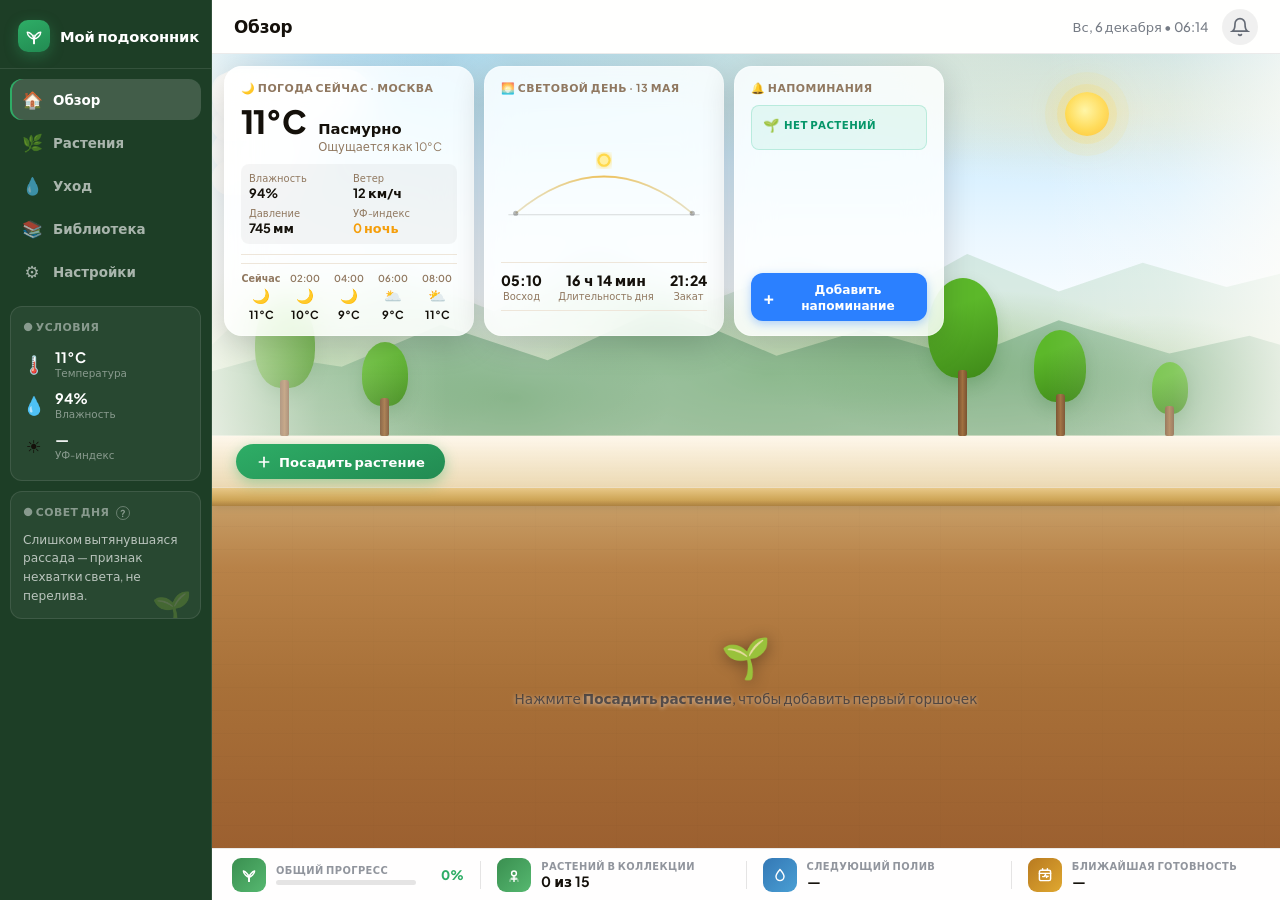
==== commit ace7efd7: "Совет дня: персонализирован по стадии растения и погоде" ====
--- a/app.html
+++ b/app.html
@@ -74,7 +74,8 @@
 
   <div class="sidebar-tip">
     <div class="sidebar-section-title">● Совет дня <span class="tip-help">?</span></div>
-    <p class="sidebar-tip-text" id="sidebarTipText">Не забудьте проветрить помещение и опрыскать рассаду водой из пульверизатора.</p>
+    <div class="tip-plant-label" id="tipPlantLabel"></div>
+    <p class="sidebar-tip-text" id="sidebarTipText">Поливайте рассаду утром — за день корни лучше усвоят влагу.</p>
     <div class="sidebar-tip-plant" aria-hidden="true">🌿</div>
   </div>
 
--- a/css/style.css
+++ b/css/style.css
@@ -217,6 +217,14 @@
   color: rgba(255,255,255,0.45);
   margin-left: 4px;
   vertical-align: middle;
+}
+.tip-plant-label {
+  font-size: 0.60rem;
+  font-weight: 700;
+  color: rgba(255,255,255,0.45);
+  margin-top: 6px;
+  letter-spacing: 0.02em;
+  min-height: 0;
 }
 .sidebar-tip-text {
   font-size: 0.76rem;
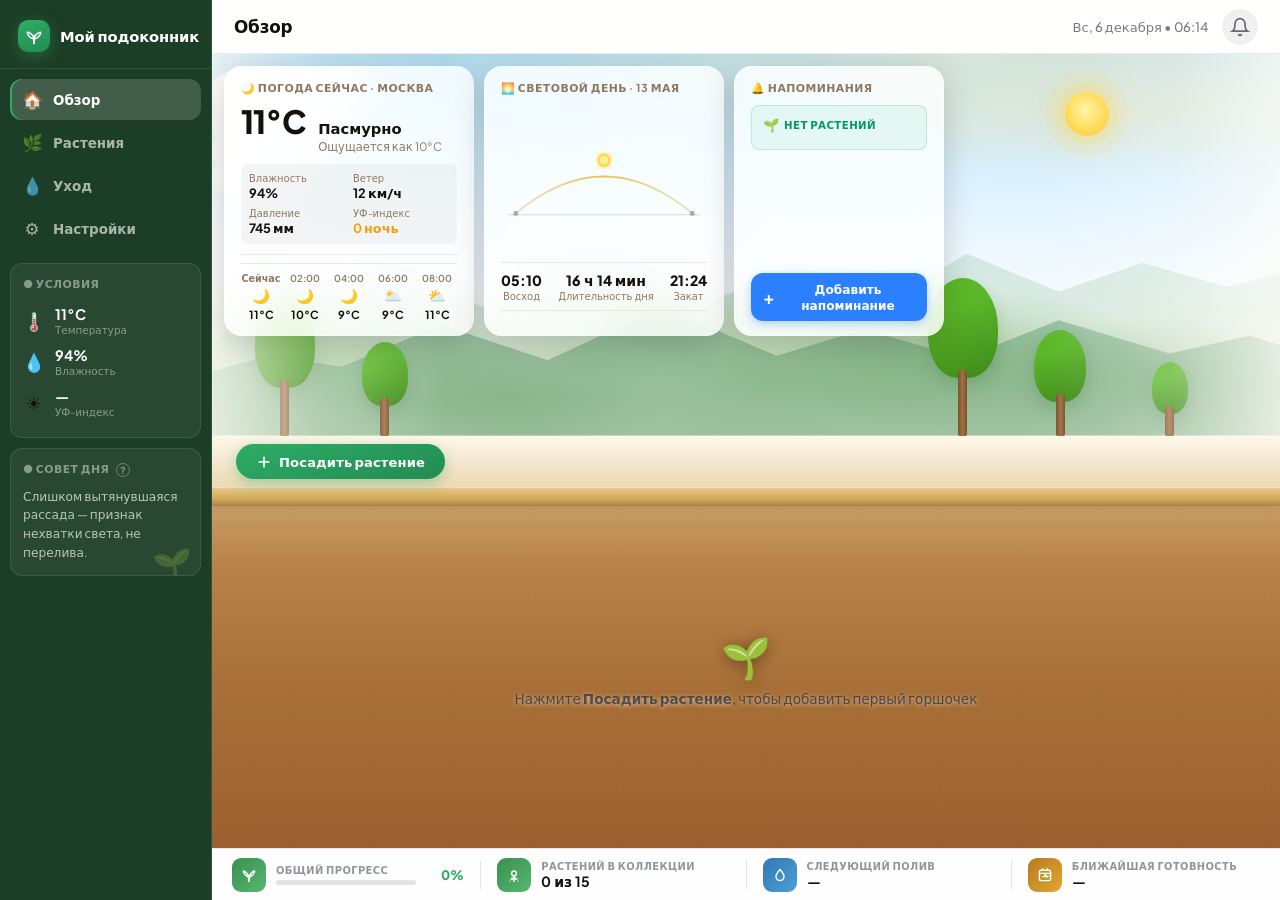
==== commit 3189221c: "Убрана заглушка Библиотеки из навигации, удалена дублирующая кнопка удаления" ====
--- a/app.html
+++ b/app.html
@@ -47,9 +47,6 @@
     </button>
     <button class="nav-item" data-page="care">
       <span class="nav-icon">💧</span><span class="nav-label">Уход</span>
-    </button>
-    <button class="nav-item" data-page="library">
-      <span class="nav-icon">📚</span><span class="nav-label">Библиотека</span>
     </button>
     <button class="nav-item" data-page="settings">
       <span class="nav-icon">⚙️</span><span class="nav-label">Настройки</span>
@@ -422,7 +419,6 @@
 
       <div id="actionArea"></div>
 
-      <button class="btn-delete-plant" id="deleteBtnBottom">🗑 Удалить этот горшочек</button>
 
     </div>
   </div>
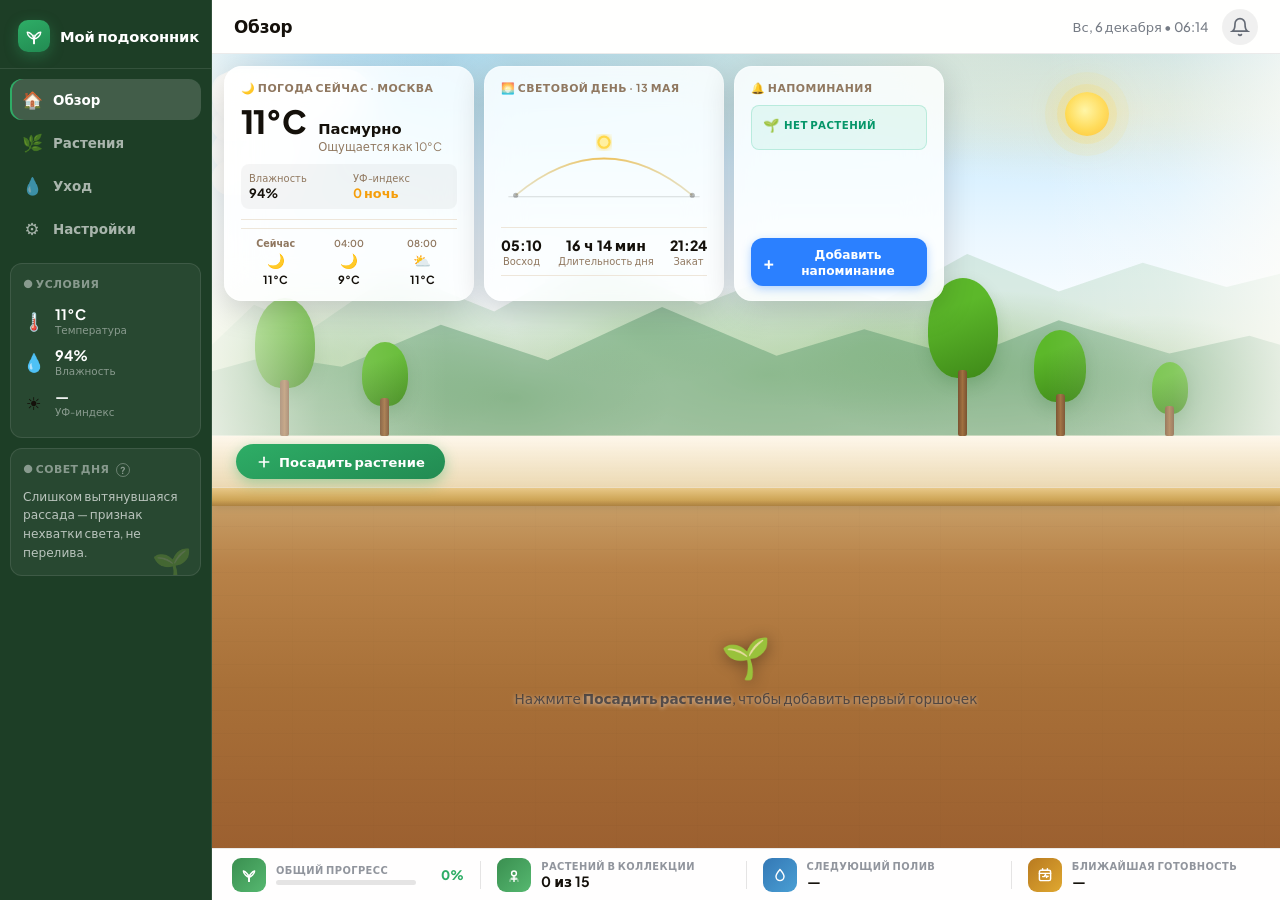
==== commit f8170370: "Погодная панель упрощена: убраны ветер и давление, почасовой прогноз сокращён до 3 слотов" ====
--- a/app.html
+++ b/app.html
@@ -135,16 +135,12 @@
           </div>
           <div class="weather-stats">
             <div class="wstat"><div class="wstat-lbl">Влажность</div><div class="wstat-val" id="weatherHumidity">94%</div></div>
-            <div class="wstat"><div class="wstat-lbl">Ветер</div><div class="wstat-val" id="weatherWind">12 км/ч</div></div>
-            <div class="wstat"><div class="wstat-lbl">Давление</div><div class="wstat-val" id="weatherPressure">745 мм</div></div>
             <div class="wstat uv"><div class="wstat-lbl">УФ-индекс</div><div class="wstat-val uv-val" id="weatherUV">0 ночь</div></div>
           </div>
           <div class="weather-weekly" id="weatherWeekly"></div>
           <div class="weather-hourly" id="weatherHourly">
             <div class="hourly-item"><div class="hr-time">Сейчас</div><div class="hr-icon">🌙</div><div class="hr-temp">11°C</div></div>
-            <div class="hourly-item"><div class="hr-time">02:00</div><div class="hr-icon">🌙</div><div class="hr-temp">10°C</div></div>
             <div class="hourly-item"><div class="hr-time">04:00</div><div class="hr-icon">🌙</div><div class="hr-temp">9°C</div></div>
-            <div class="hourly-item"><div class="hr-time">06:00</div><div class="hr-icon">🌥️</div><div class="hr-temp">9°C</div></div>
             <div class="hourly-item"><div class="hr-time">08:00</div><div class="hr-icon">⛅</div><div class="hr-temp">11°C</div></div>
           </div>
         </div>
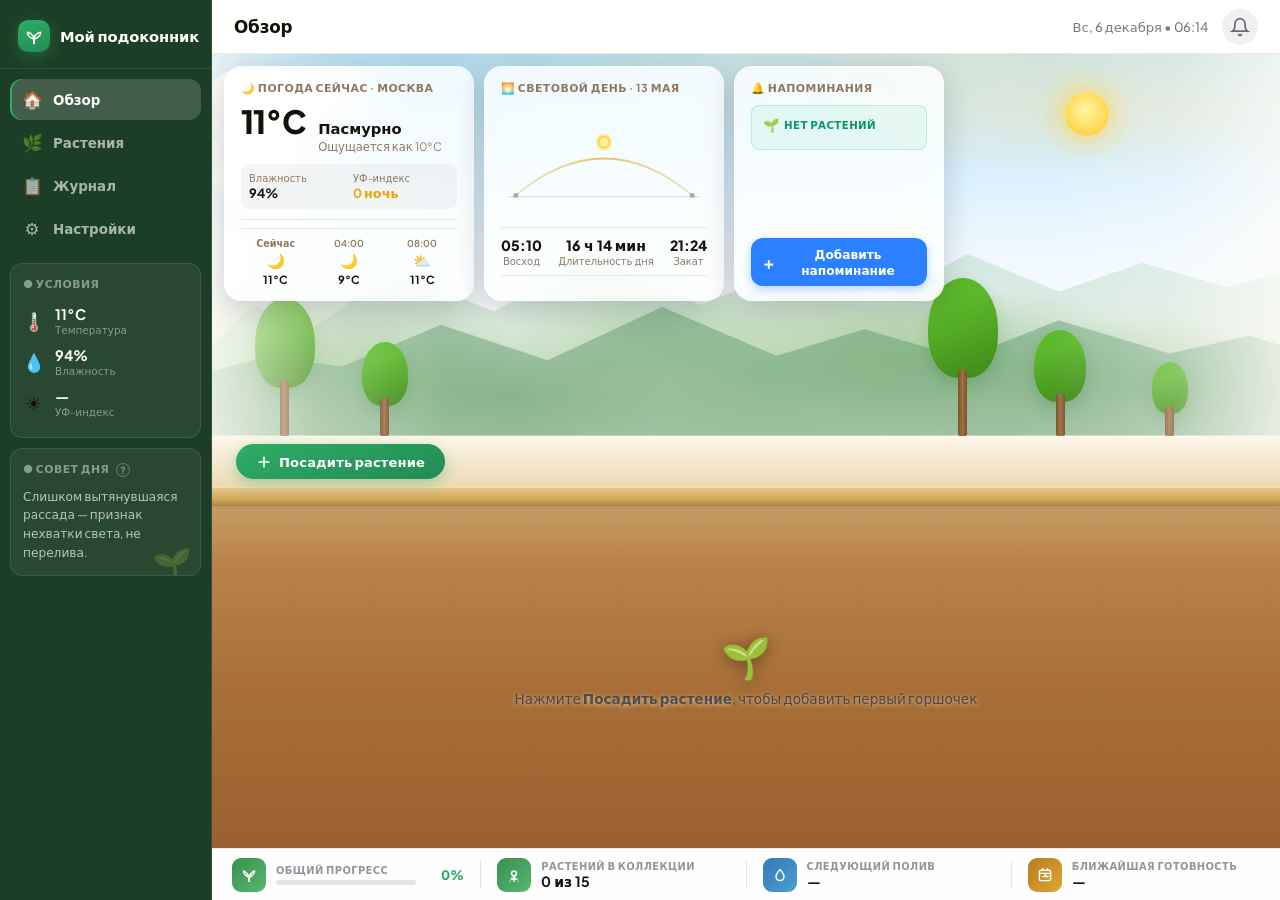
==== commit 8e6670a9: "Страница Уход → Журнал: хронологическая лента поливов и посевов по всем растениям" ====
--- a/app.html
+++ b/app.html
@@ -46,7 +46,7 @@
       <span class="nav-icon">🌿</span><span class="nav-label">Растения</span>
     </button>
     <button class="nav-item" data-page="care">
-      <span class="nav-icon">💧</span><span class="nav-label">Уход</span>
+      <span class="nav-icon">📋</span><span class="nav-label">Журнал</span>
     </button>
     <button class="nav-item" data-page="settings">
       <span class="nav-icon">⚙️</span><span class="nav-label">Настройки</span>
@@ -187,6 +187,14 @@
           <div class="reminders-list" id="remindersList">
             <!-- filled by JS -->
           </div>
+          <div class="reminder-form hidden" id="reminderForm">
+            <input class="reminder-form-input" id="reminderText" type="text" placeholder="Что нужно сделать…" maxlength="80" autocomplete="off">
+            <input class="reminder-form-time" id="reminderTime" type="text" placeholder="Когда (необязательно)" maxlength="40" autocomplete="off">
+            <div class="reminder-form-actions">
+              <button class="reminder-form-cancel" id="reminderCancelBtn">Отмена</button>
+              <button class="reminder-form-save" id="reminderSaveBtn">Сохранить</button>
+            </div>
+          </div>
           <button class="btn-add-reminder" id="addReminderBtn">
             <span>+</span> Добавить напоминание
           </button>
@@ -299,12 +307,9 @@
   </div><!-- /#pagePlants -->
 
 
-  <!-- ── PAGE: CARE ─────────────────────────────────────────────── -->
+  <!-- ── PAGE: JOURNAL ────────────────────────────────────────────── -->
   <div class="page hidden" id="pageCare">
-    <div class="page-topbar">
-      <h2 class="page-title">Уход</h2>
-    </div>
-    <div class="care-content" id="careContent">
+    <div class="journal-content" id="journalContent">
       <!-- rendered by JS -->
     </div>
   </div>
@@ -330,6 +335,21 @@
       <h2 class="page-title">Настройки</h2>
     </div>
     <div class="settings-content">
+      <div class="settings-group-label">Местоположение</div>
+      <div class="settings-section">
+        <div class="settings-item settings-item--column">
+          <div class="settings-item-left">
+            <div class="settings-item-title">Город для погоды</div>
+            <div class="settings-item-sub">Сейчас: <span id="currentCityLabel">Москва</span></div>
+          </div>
+          <div class="city-search-row">
+            <input class="city-input" id="cityInput" type="text" placeholder="Введите название города…" autocomplete="off">
+            <button class="settings-btn" id="citySearchBtn">Найти</button>
+          </div>
+          <div class="city-results hidden" id="cityResults"></div>
+        </div>
+      </div>
+
       <div class="settings-group-label">Данные</div>
       <div class="settings-section">
         <div class="settings-item">
@@ -341,6 +361,16 @@
         </div>
         <div class="settings-item">
           <div class="settings-item-left">
+            <div class="settings-item-title">Импорт данных</div>
+            <div class="settings-item-sub" id="importSub">Загрузить JSON из предыдущего экспорта</div>
+          </div>
+          <label class="settings-btn" id="importLabel">
+            Загрузить JSON
+            <input type="file" id="importFile" accept=".json" style="display:none">
+          </label>
+        </div>
+        <div class="settings-item">
+          <div class="settings-item-left">
             <div class="settings-item-title">Сбросить данные</div>
             <div class="settings-item-sub">Удалить все растения и напоминания</div>
           </div>
@@ -358,7 +388,7 @@
 <nav class="mobile-bottom-nav" id="mobileBottomNav">
   <button class="mobile-nav-item active" data-page="overview"><span>🏠</span><span class="mobile-nav-label">Обзор</span></button>
   <button class="mobile-nav-item" data-page="plants"><span>🌿</span><span class="mobile-nav-label">Растения</span></button>
-  <button class="mobile-nav-item" data-page="care"><span>💧</span><span class="mobile-nav-label">Уход</span></button>
+  <button class="mobile-nav-item" data-page="care"><span>📋</span><span class="mobile-nav-label">Журнал</span></button>
   <button class="mobile-nav-item" data-page="settings"><span>⚙️</span><span class="mobile-nav-label">Ещё</span></button>
 </nav>
 
--- a/css/style.css
+++ b/css/style.css
@@ -555,6 +555,18 @@
 .reminder-body { flex: 1; min-width: 0; }
 .reminder-title { font-size: 0.76rem; font-weight: 700; color: var(--text-main); white-space: nowrap; overflow: hidden; text-overflow: ellipsis; }
 .reminder-time { font-size: 0.65rem; color: var(--text-muted); }
+.reminder-delete-btn {
+  flex-shrink: 0;
+  width: 18px; height: 18px;
+  border: none; background: none; padding: 0;
+  font-size: 0.65rem; color: var(--text-muted);
+  cursor: pointer; border-radius: 50%;
+  display: flex; align-items: center; justify-content: center;
+  opacity: 0; transition: opacity 0.15s, background 0.15s;
+}
+.reminder-item:hover .reminder-delete-btn { opacity: 1; }
+.reminder-delete-btn:hover { background: #FEE2E2; color: #EF4444; }
+
 .reminder-done {
   width: 18px; height: 18px;
   border-radius: 50%;
@@ -612,6 +624,89 @@
 .btn-add-reminder:hover { background: #1A6AFF; transform: translateY(-1px); }
 .btn-add-reminder span { font-size: 1.1rem; }
 
+.reminder-form {
+  display: flex; flex-direction: column; gap: 6px;
+  margin-bottom: 8px;
+  padding: 10px;
+  background: rgba(255,255,255,0.55);
+  border: 1.5px solid rgba(43,128,255,0.25);
+  border-radius: var(--r-sm);
+}
+.reminder-form-input,
+.reminder-form-time {
+  width: 100%; padding: 7px 10px;
+  border: 1.5px solid var(--border); border-radius: var(--r-xs);
+  font-family: var(--font); font-size: 0.78rem; color: var(--text-main);
+  background: #fff; outline: none;
+  transition: border-color 0.16s;
+}
+.reminder-form-input:focus,
+.reminder-form-time:focus { border-color: var(--blue-accent); }
+.reminder-form-actions {
+  display: flex; gap: 6px; justify-content: flex-end;
+}
+.reminder-form-cancel {
+  padding: 5px 12px; border: 1.5px solid var(--border); border-radius: var(--r-xs);
+  background: none; font-family: var(--font); font-size: 0.76rem;
+  color: var(--text-muted); cursor: pointer;
+  transition: background 0.14s;
+}
+.reminder-form-cancel:hover { background: var(--parchment); }
+.reminder-form-save {
+  padding: 5px 14px; border: none; border-radius: var(--r-xs);
+  background: var(--blue-accent); color: #fff;
+  font-family: var(--font); font-size: 0.76rem; font-weight: 700; cursor: pointer;
+  transition: background 0.14s;
+}
+.reminder-form-save:hover { background: #1A6AFF; }
+
+/* ── Journal page ───────────────────────────────────────────────────────── */
+.journal-content {
+  flex: 1; overflow-y: auto; padding: 24px 28px;
+  display: flex; flex-direction: column; gap: 0;
+}
+.journal-empty {
+  flex: 1; display: flex; flex-direction: column;
+  align-items: center; justify-content: center; gap: 12px;
+  color: var(--text-muted); font-size: 0.88rem; text-align: center;
+}
+.journal-empty span { font-size: 2.2rem; }
+
+.journal-day { margin-bottom: 24px; }
+.journal-day-header {
+  display: flex; align-items: center; justify-content: space-between;
+  margin-bottom: 8px; padding-bottom: 6px;
+  border-bottom: 1.5px solid var(--border-lt);
+}
+.jdh-label { font-size: 0.78rem; font-weight: 700; color: var(--text-sub); text-transform: uppercase; letter-spacing: 0.04em; }
+.jdh-count { font-size: 0.72rem; color: var(--text-muted); }
+
+.journal-day-events { display: flex; flex-direction: column; gap: 6px; }
+
+.journal-event {
+  display: flex; align-items: center; gap: 12px;
+  padding: 10px 14px;
+  background: var(--card-bg);
+  border: 1px solid var(--border-lt);
+  border-radius: var(--r-sm);
+  cursor: pointer;
+  transition: background 0.14s, transform 0.14s;
+}
+.journal-event:hover { background: var(--parchment); transform: translateX(3px); }
+
+.je-icon-wrap {
+  width: 32px; height: 32px; border-radius: 50%;
+  display: flex; align-items: center; justify-content: center;
+  font-size: 0.95rem; flex-shrink: 0;
+}
+.je-watered { background: #EFF6FF; }
+.je-seeded  { background: #F0FDF4; }
+
+.je-body { flex: 1; display: flex; align-items: center; gap: 8px; min-width: 0; }
+.je-action { font-size: 0.76rem; font-weight: 700; color: var(--text-muted); flex-shrink: 0; }
+.je-plant  { font-size: 0.84rem; font-weight: 600; color: var(--text-main); white-space: nowrap; overflow: hidden; text-overflow: ellipsis; }
+.je-time   { font-size: 0.72rem; color: var(--text-muted); flex-shrink: 0; }
+
 /* ── Plants section (windowsill) ────────────────────────────────────────── */
 .plants-section {
   height: 360px;
@@ -1232,6 +1327,37 @@
 .settings-btn.danger { background: #FEE2E2; color: #991B1B; }
 .settings-btn.danger:hover { background: #FECACA; }
 
+.settings-item--column {
+  flex-direction: column; align-items: stretch; gap: 10px;
+}
+.city-search-row {
+  display: flex; gap: 8px;
+}
+.city-input {
+  flex: 1; padding: 9px 14px;
+  border: 1.5px solid var(--border); border-radius: var(--r-sm);
+  font-family: var(--font); font-size: 0.85rem; color: var(--text-main);
+  background: var(--cream); outline: none;
+  transition: border-color 0.18s;
+}
+.city-input:focus { border-color: var(--green-lt); }
+.city-results {
+  border: 1.5px solid var(--border); border-radius: var(--r-sm);
+  background: #fff; overflow: hidden;
+}
+.city-result-item {
+  display: flex; align-items: center; justify-content: space-between;
+  width: 100%; padding: 10px 14px; gap: 8px;
+  background: none; border: none; border-bottom: 1px solid var(--border-lt);
+  text-align: left; cursor: pointer;
+  transition: background 0.14s;
+}
+.city-result-item:last-child { border-bottom: none; }
+.city-result-item:hover { background: var(--parchment); }
+.city-result-name { font-size: 0.88rem; font-weight: 600; color: var(--text-main); }
+.city-result-sub { font-size: 0.76rem; color: var(--text-muted); }
+.city-result-empty { padding: 12px 14px; font-size: 0.84rem; color: var(--text-muted); }
+
 /* ═══════════════════════════════════════════════════════════════════════════
    DETAIL OVERLAY
 ════════════════════════════════════════════════════════════════════════════ */
